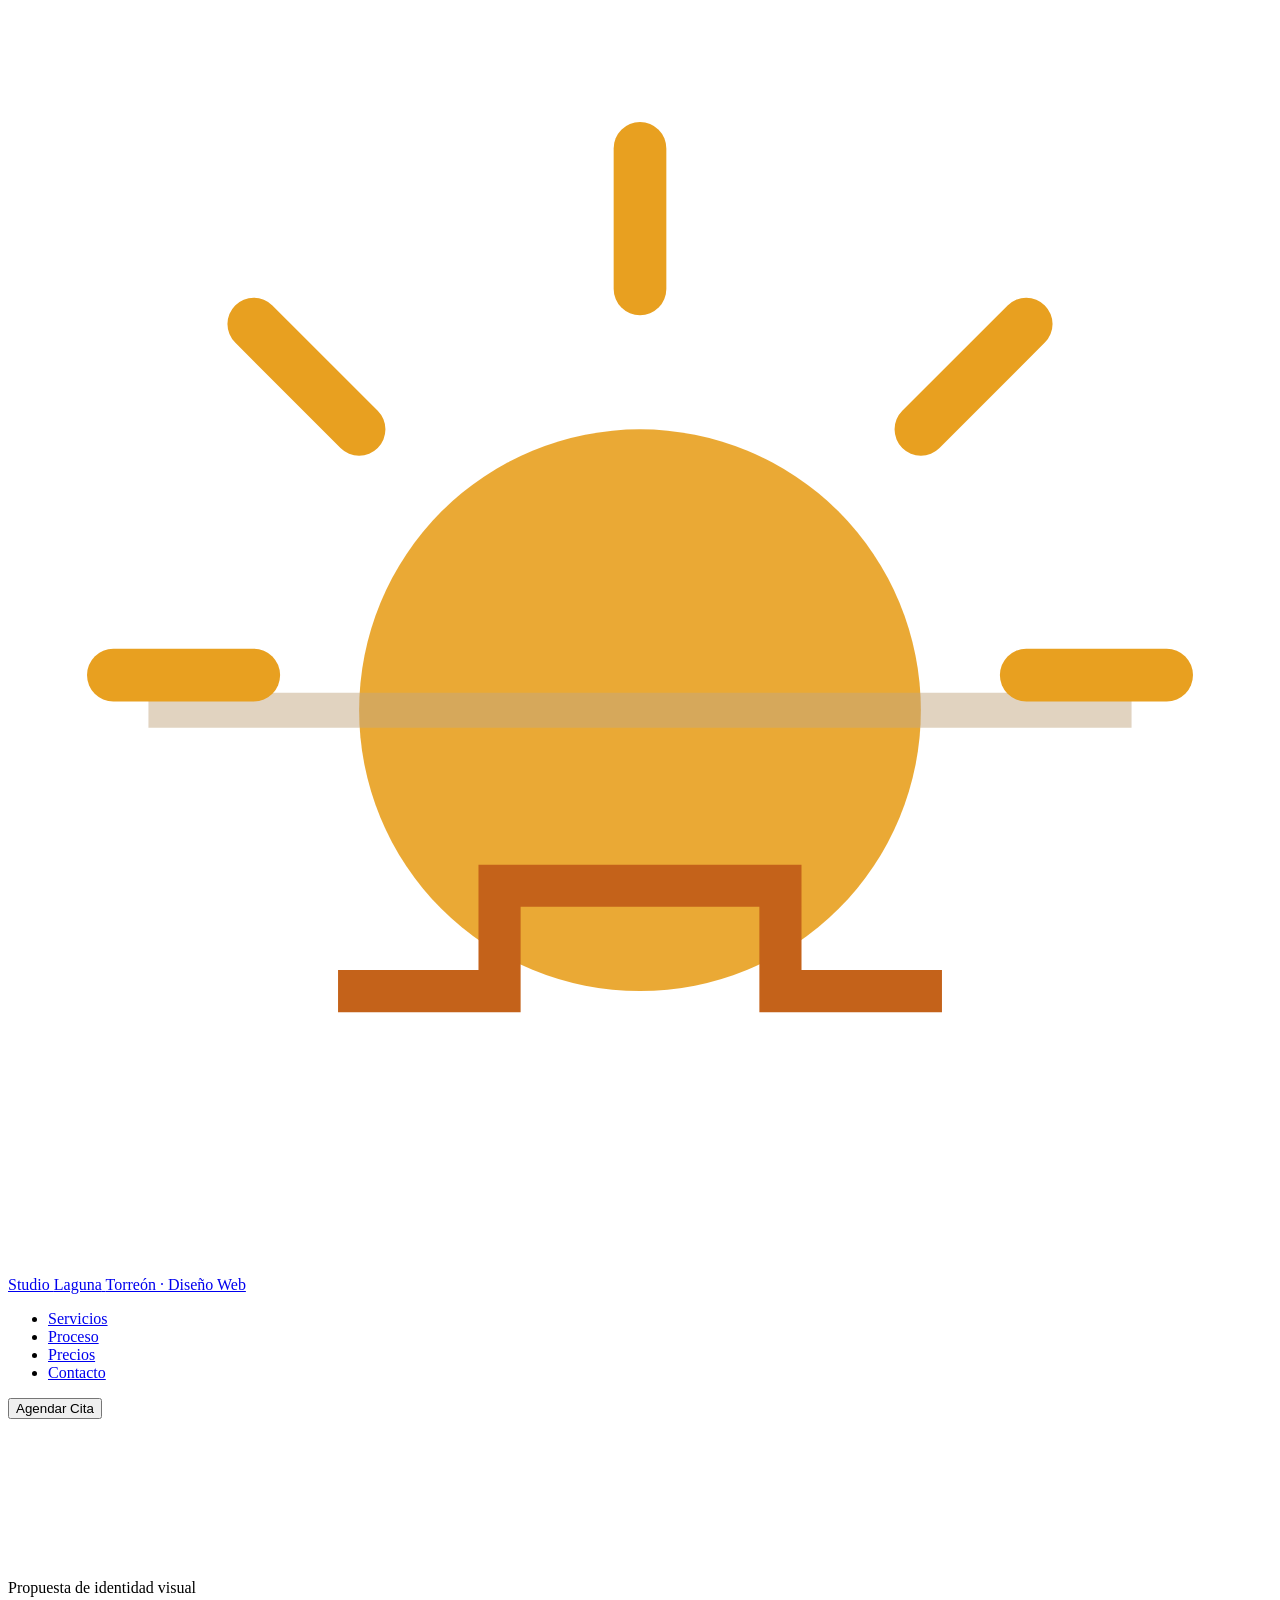
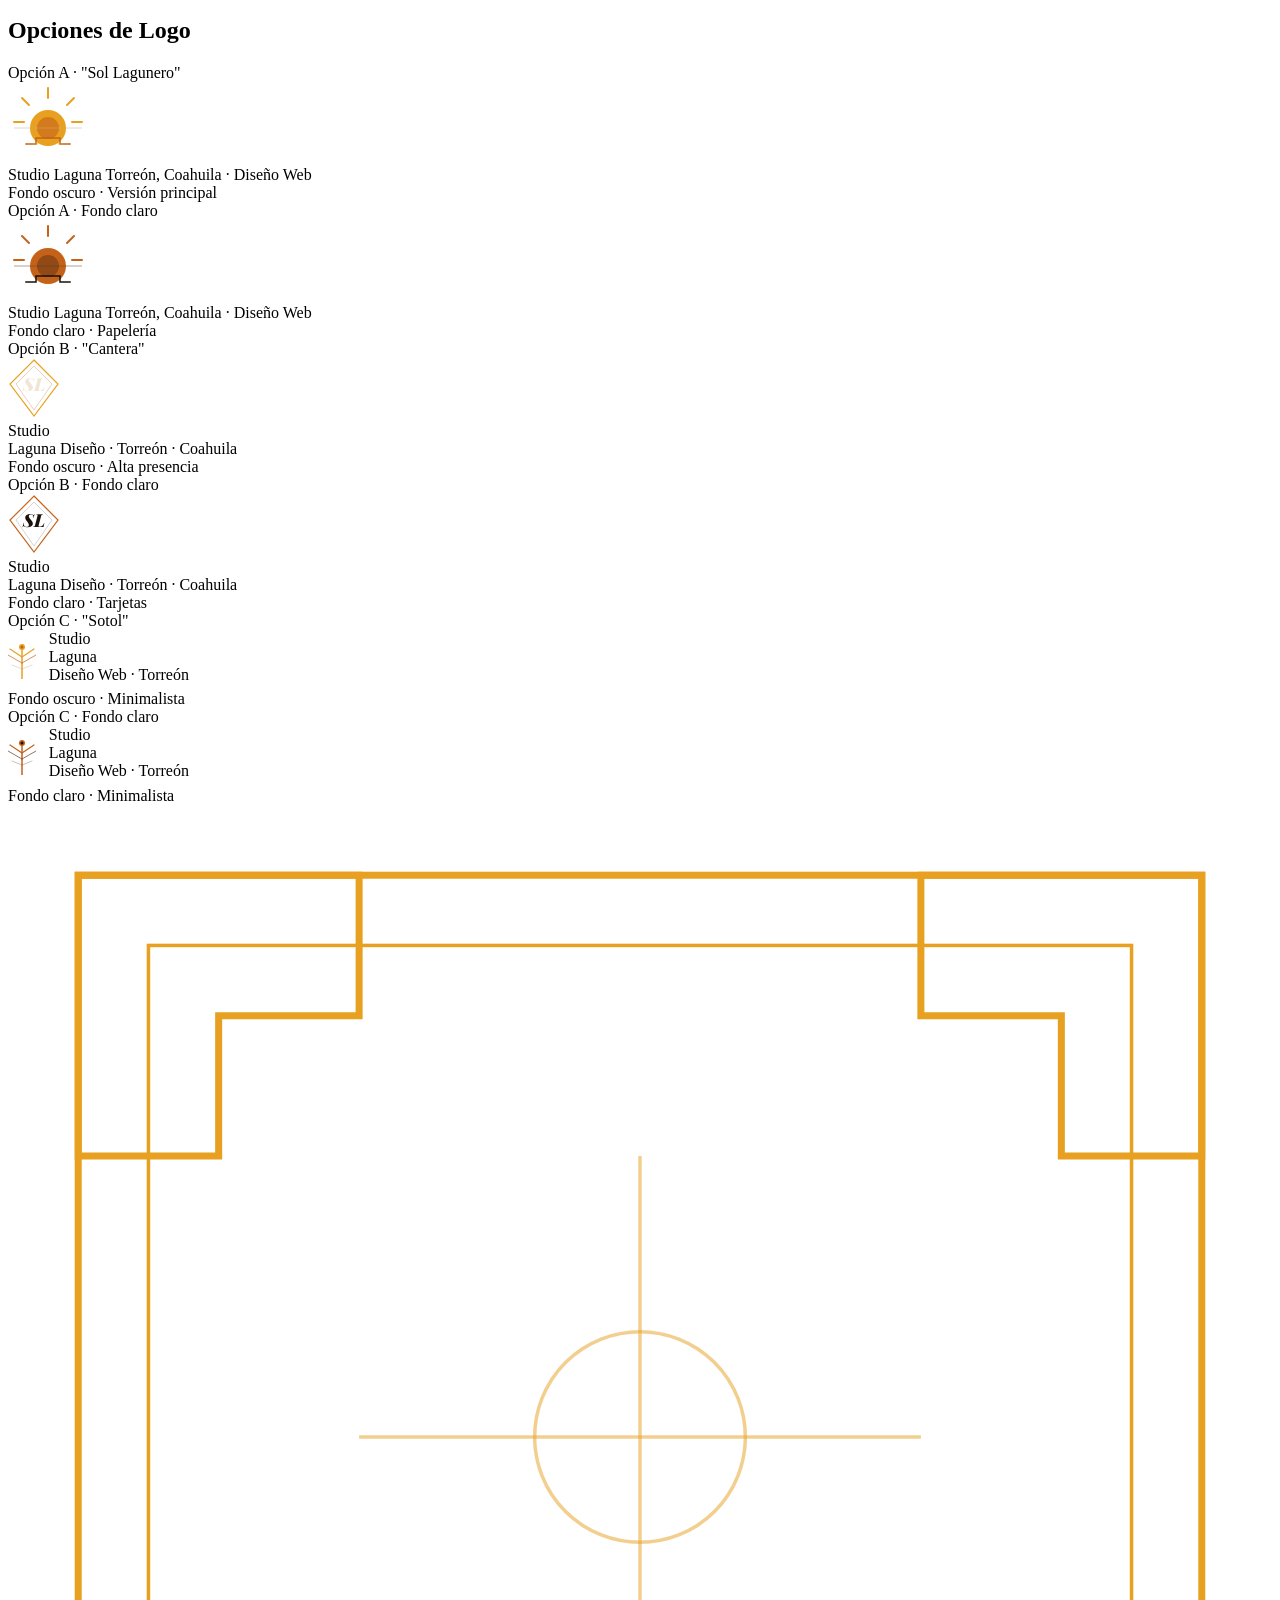
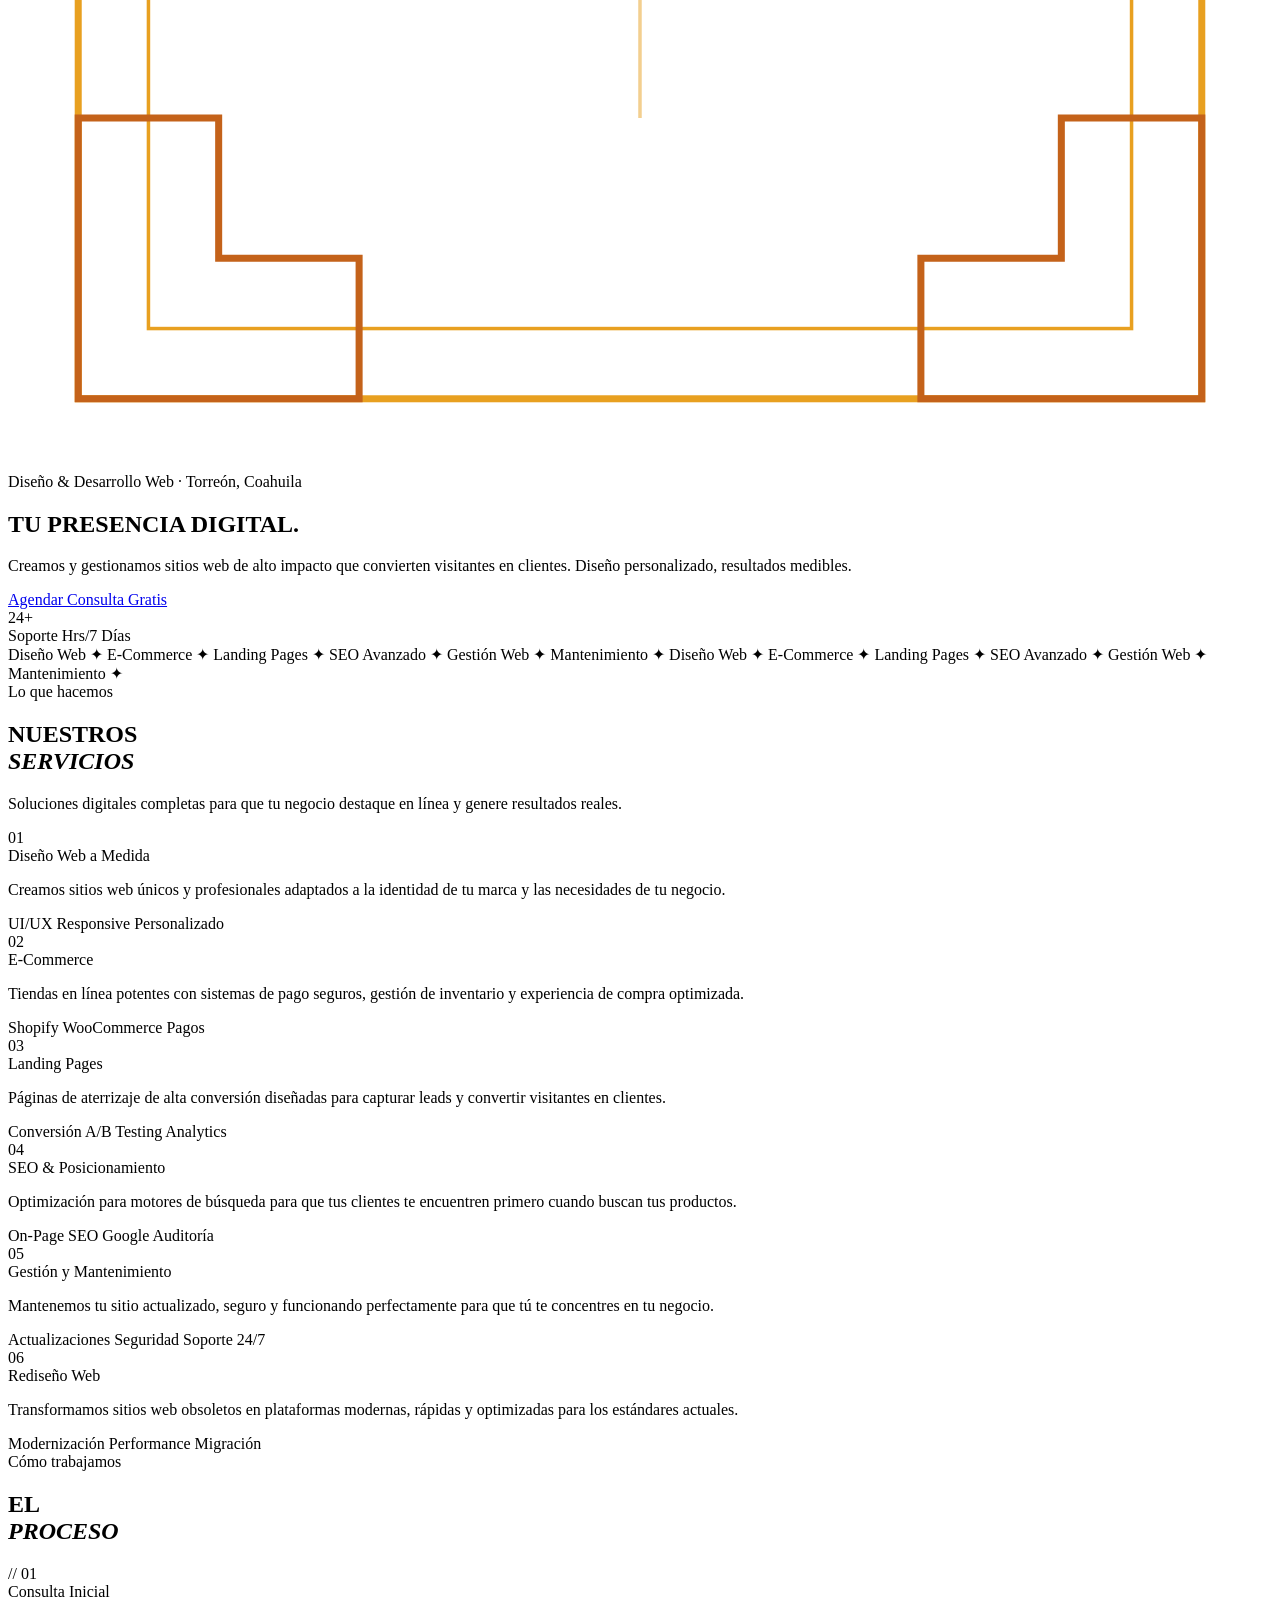
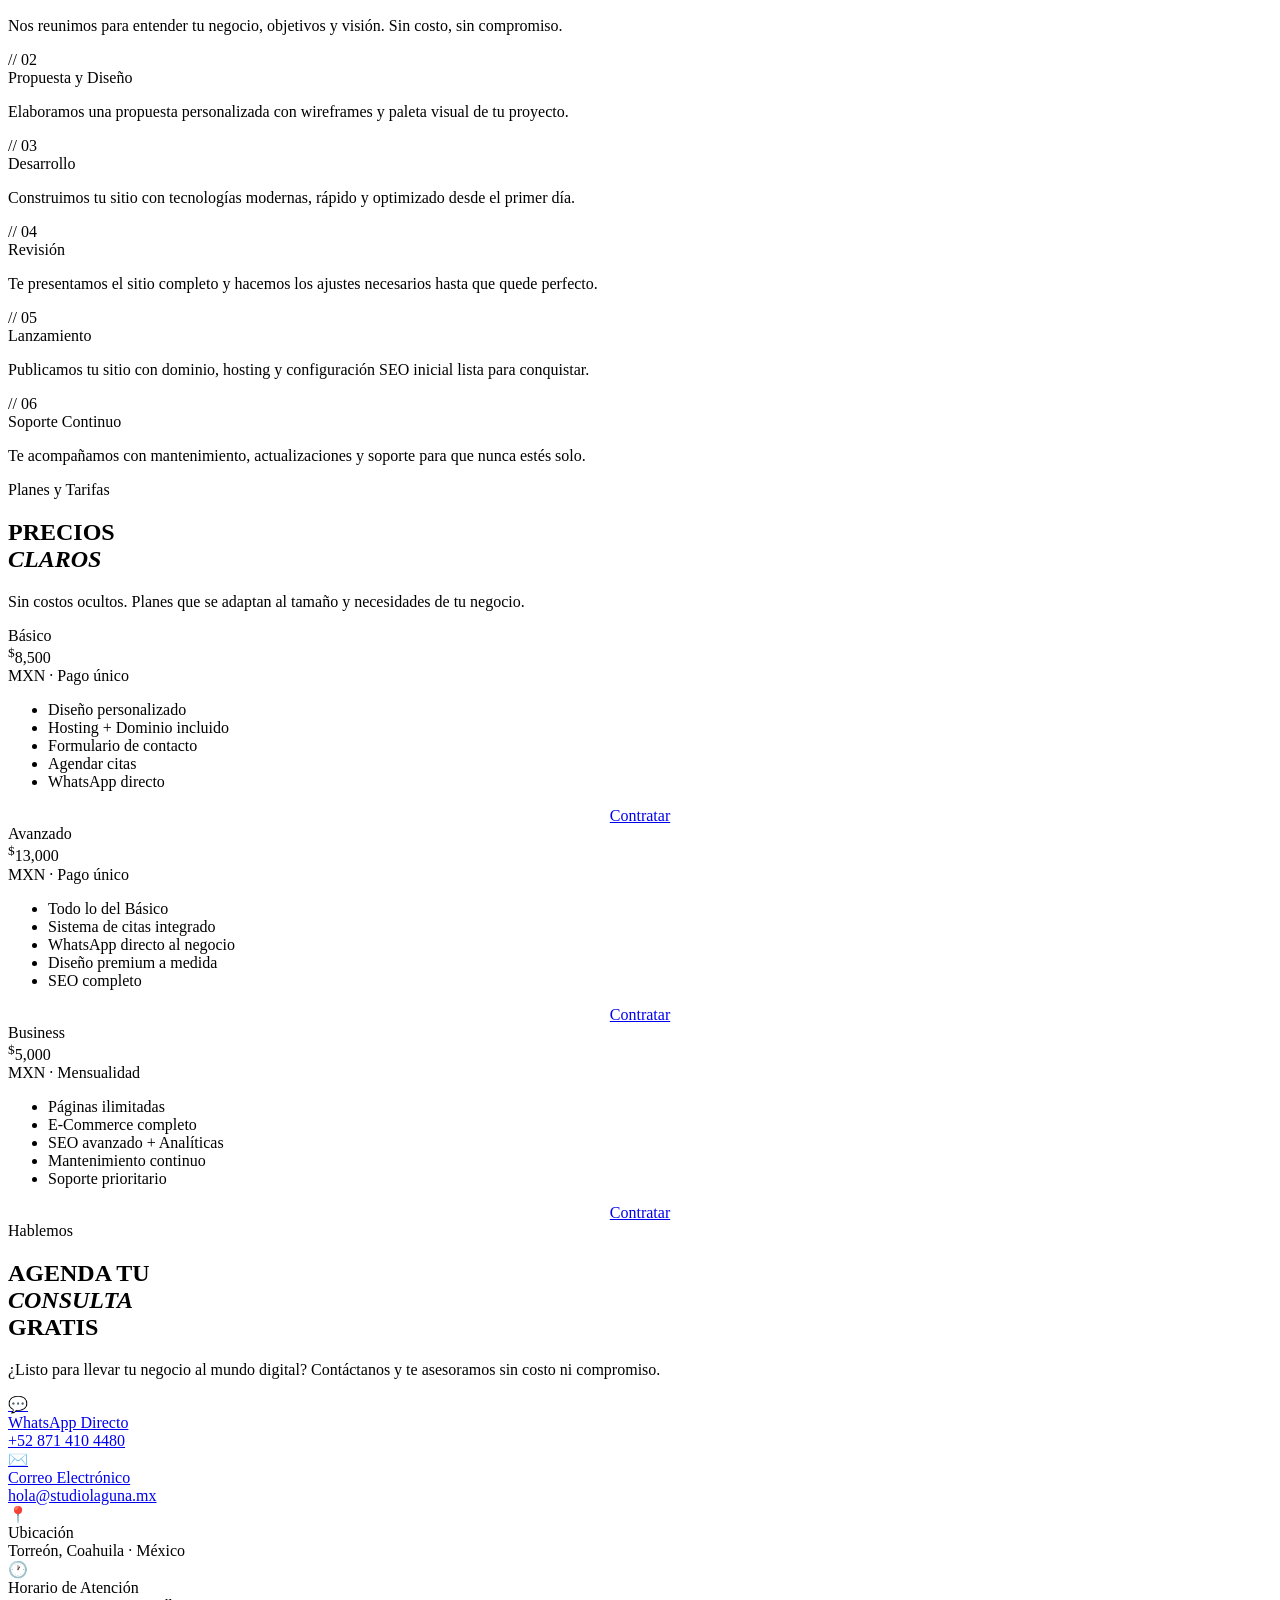
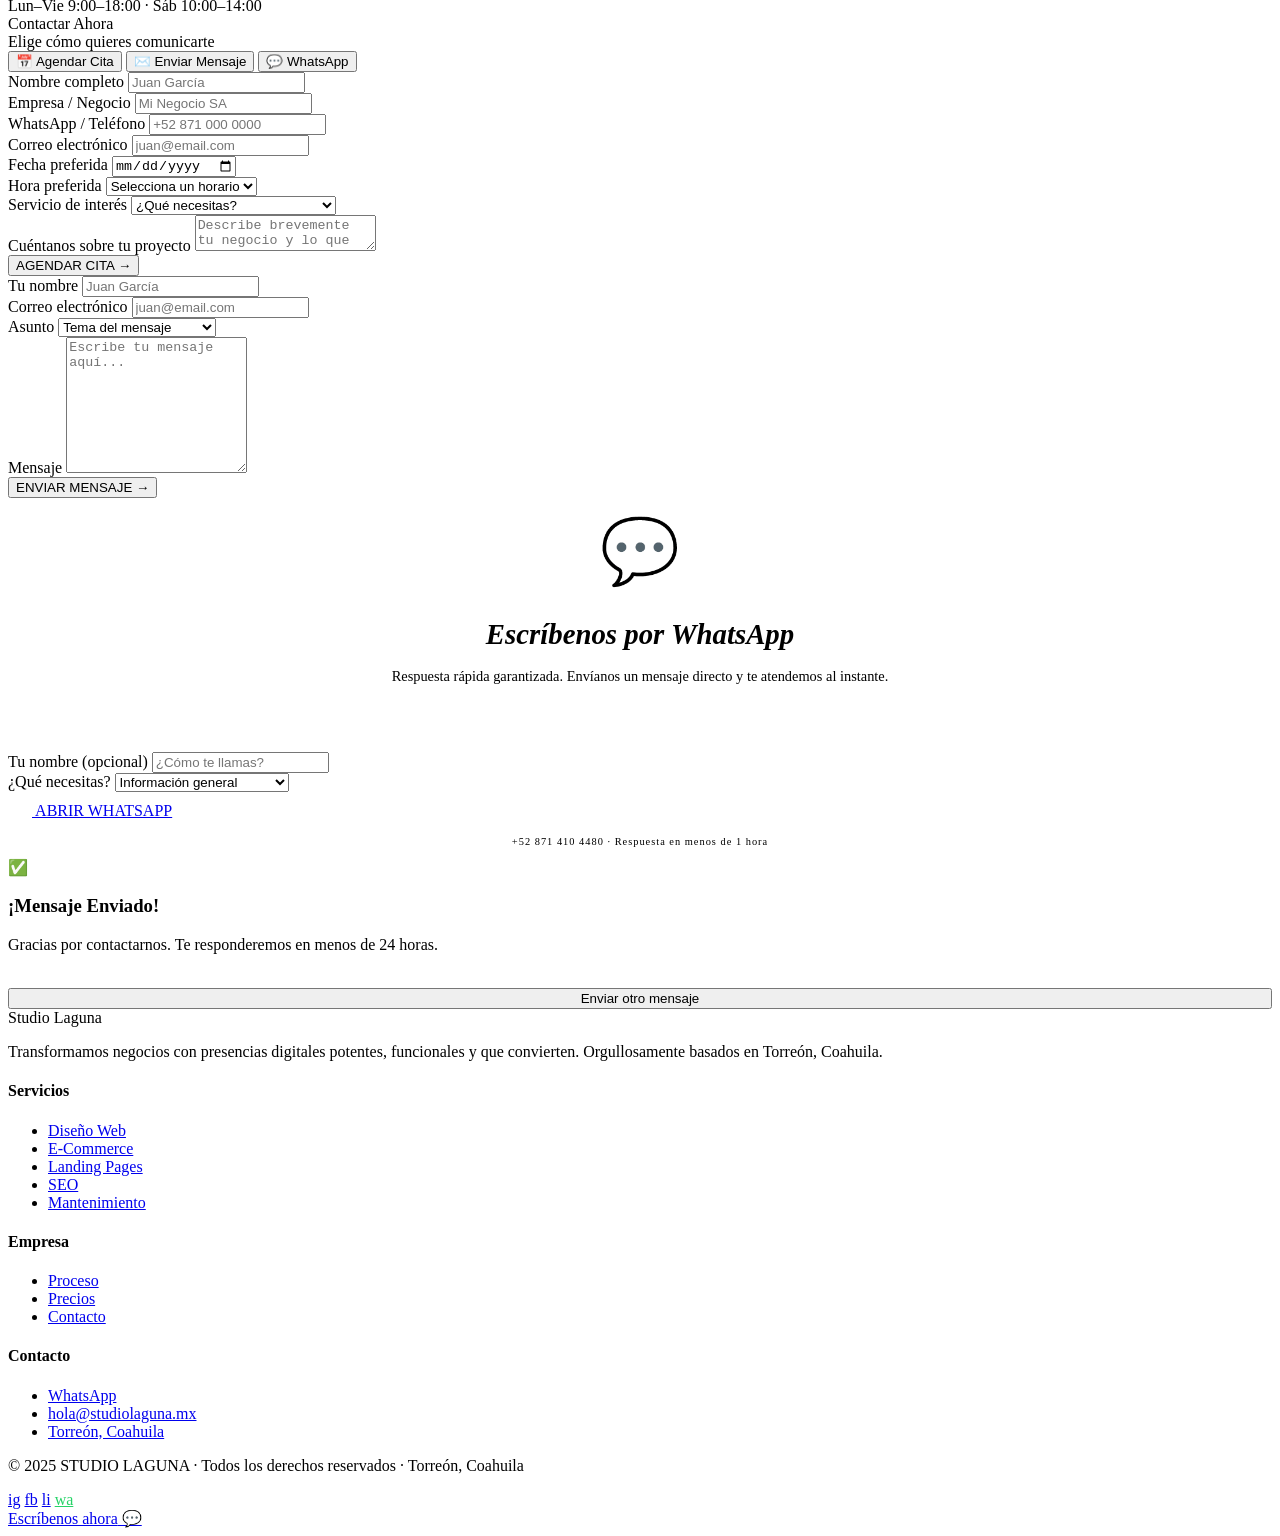
==== studio_laguna.html @ c837bc69 "Add files via upload" ====
<!DOCTYPE html>
<html lang="es">
<head>
  <meta charset="UTF-8" />
  <meta name="viewport" content="width=device-width, initial-scale=1.0" />
  <title>STUDIO LAGUNA — Diseño & Gestión Web · Torreón</title>
  <link href="https://fonts.googleapis.com/css2?family=Playfair+Display:wght@700;900&family=Barlow+Condensed:wght@300;400;600;700&family=Space+Mono:wght@400;700&display=swap" rel="stylesheet">
  
</head>
<body>

  <!-- Cursor -->
  <div class="cursor" id="cursor"></div>
  <div class="cursor-ring" id="cursorRing"></div>

  <!-- NAV -->
  <nav>
    <a href="#" class="nav-logo">
      <!-- Logo A (compact) in nav -->
      <div class="logo-mark">
        <svg viewBox="0 0 36 36" fill="none" xmlns="http://www.w3.org/2000/svg">
          <!-- Sol Lagunero mark: rising sun over horizon line -->
          <circle cx="18" cy="20" r="8" fill="#e8a020" opacity="0.9"/>
          <line x1="4" y1="20" x2="32" y2="20" stroke="#c4a882" stroke-width="1" opacity="0.5"/>
          <!-- Rays -->
          <line x1="18" y1="4" x2="18" y2="8" stroke="#e8a020" stroke-width="1.5" stroke-linecap="round"/>
          <line x1="7" y1="9" x2="10" y2="12" stroke="#e8a020" stroke-width="1.5" stroke-linecap="round"/>
          <line x1="29" y1="9" x2="26" y2="12" stroke="#e8a020" stroke-width="1.5" stroke-linecap="round"/>
          <line x1="3" y1="19" x2="7" y2="19" stroke="#e8a020" stroke-width="1.5" stroke-linecap="round"/>
          <line x1="33" y1="19" x2="29" y2="19" stroke="#e8a020" stroke-width="1.5" stroke-linecap="round"/>
          <!-- Geometric step base (Mesoamerican) -->
          <path d="M10 28h4v-3h8v3h4" stroke="#c4621a" stroke-width="1.2" fill="none" stroke-linecap="square"/>
        </svg>
      </div>
      <div class="logo-text-wrap">
        <span class="logo-main">Studio <span style="color:var(--sol)">Laguna</span></span>
        <span class="logo-sub">Torreón · Diseño Web</span>
      </div>
    </a>
    <ul class="nav-links">
      <li><a href="#servicios">Servicios</a></li>
      <li><a href="#proceso">Proceso</a></li>
      <li><a href="#precios">Precios</a></li>
      <li><a href="#contacto">Contacto</a></li>
    </ul>
    <button class="nav-cta" onclick="document.getElementById('contacto').scrollIntoView({behavior:'smooth'})">Agendar Cita</button>
  </nav>

  <!-- ════════════ LOGO OPTIONS SHOWCASE ════════════ -->
  <div class="logo-showcase" style="padding-top:9rem;" id="logos">
    <div class="logo-showcase-header">
      <p>Propuesta de identidad visual</p>
      <h2>Opciones de Logo</h2>
    </div>
    <div class="logo-options">

      <!-- OPTION A: Sol Lagunero — dark bg -->
      <div class="logo-option">
        <span class="option-name">Opción A · "Sol Lagunero"</span>
        <div class="logo-a">
          <div class="logo-a-mark">
            <svg width="80" height="80" viewBox="0 0 80 80" fill="none" xmlns="http://www.w3.org/2000/svg">
              <!-- Main sun circle -->
              <circle cx="40" cy="46" r="18" fill="#e8a020"/>
              <!-- Inner circle -->
              <circle cx="40" cy="46" r="11" fill="#c4621a" opacity="0.6"/>
              <!-- Horizon line -->
              <line x1="6" y1="46" x2="74" y2="46" stroke="#c4a882" stroke-width="0.8" opacity="0.6"/>
              <!-- Rays top -->
              <line x1="40" y1="6" x2="40" y2="16" stroke="#e8a020" stroke-width="2" stroke-linecap="round"/>
              <line x1="14" y1="16" x2="21" y2="23" stroke="#e8a020" stroke-width="2" stroke-linecap="round"/>
              <line x1="66" y1="16" x2="59" y2="23" stroke="#e8a020" stroke-width="2" stroke-linecap="round"/>
              <line x1="6" y1="40" x2="16" y2="40" stroke="#e8a020" stroke-width="2" stroke-linecap="round"/>
              <line x1="74" y1="40" x2="64" y2="40" stroke="#e8a020" stroke-width="2" stroke-linecap="round"/>
              <!-- Mesoamerican step base -->
              <path d="M18 62h10v-6h24v6h10" stroke="#c4621a" stroke-width="1.5" fill="none" stroke-linecap="square" stroke-linejoin="miter"/>
              <path d="M24 62h6v-3h20v3h6" stroke="#e8a020" stroke-width="1" fill="none" stroke-linecap="square" opacity="0.5"/>
            </svg>
          </div>
          <div class="logo-a-text">
            <span class="main">Studio Laguna</span>
            <span class="sub">Torreón, Coahuila · Diseño Web</span>
          </div>
        </div>
        <div class="logo-option-label">Fondo oscuro · Versión principal</div>
      </div>

      <!-- OPTION A: on light background -->
      <div class="logo-option on-light">
        <span class="option-name dark">Opción A · Fondo claro</span>
        <div class="logo-a">
          <div class="logo-a-mark">
            <svg width="80" height="80" viewBox="0 0 80 80" fill="none" xmlns="http://www.w3.org/2000/svg">
              <circle cx="40" cy="46" r="18" fill="#c4621a"/>
              <circle cx="40" cy="46" r="11" fill="#1a110a" opacity="0.3"/>
              <line x1="6" y1="46" x2="74" y2="46" stroke="#5c3d22" stroke-width="0.8" opacity="0.6"/>
              <line x1="40" y1="6" x2="40" y2="16" stroke="#c4621a" stroke-width="2" stroke-linecap="round"/>
              <line x1="14" y1="16" x2="21" y2="23" stroke="#c4621a" stroke-width="2" stroke-linecap="round"/>
              <line x1="66" y1="16" x2="59" y2="23" stroke="#c4621a" stroke-width="2" stroke-linecap="round"/>
              <line x1="6" y1="40" x2="16" y2="40" stroke="#c4621a" stroke-width="2" stroke-linecap="round"/>
              <line x1="74" y1="40" x2="64" y2="40" stroke="#c4621a" stroke-width="2" stroke-linecap="round"/>
              <path d="M18 62h10v-6h24v6h10" stroke="#1a110a" stroke-width="1.5" fill="none" stroke-linecap="square" stroke-linejoin="miter"/>
            </svg>
          </div>
          <div class="logo-a-text">
            <span class="main">Studio Laguna</span>
            <span class="sub">Torreón, Coahuila · Diseño Web</span>
          </div>
        </div>
        <div class="logo-option-label">Fondo claro · Papelería</div>
      </div>

      <!-- OPTION B: Cantera — italic bold serif + diamond mark -->
      <div class="logo-option">
        <span class="option-name">Opción B · "Cantera"</span>
        <div class="logo-b">
          <svg width="52" height="60" viewBox="0 0 52 60" fill="none" xmlns="http://www.w3.org/2000/svg">
            <!-- S monogram with cantera block feel -->
            <!-- Outer diamond frame -->
            <polygon points="26,2 50,26 26,58 2,26" stroke="#e8a020" stroke-width="1.2" fill="none"/>
            <polygon points="26,8 44,26 26,52 8,26" stroke="#c4621a" stroke-width="0.6" fill="none" opacity="0.5"/>
            <!-- SL letterform inside -->
            <text x="26" y="33" text-anchor="middle" font-family="Playfair Display, serif" font-size="18" font-weight="900" font-style="italic" fill="#f0e6d6">SL</text>
          </svg>
          <div class="logo-b-text">
            <span class="main">Studio<br>Laguna</span>
            <span class="sub">Diseño · Torreón · Coahuila</span>
          </div>
        </div>
        <div class="logo-option-label">Fondo oscuro · Alta presencia</div>
      </div>

      <!-- OPTION B on light -->
      <div class="logo-option on-light">
        <span class="option-name dark">Opción B · Fondo claro</span>
        <div class="logo-b">
          <svg width="52" height="60" viewBox="0 0 52 60" fill="none" xmlns="http://www.w3.org/2000/svg">
            <polygon points="26,2 50,26 26,58 2,26" stroke="#c4621a" stroke-width="1.2" fill="none"/>
            <polygon points="26,8 44,26 26,52 8,26" stroke="#1a110a" stroke-width="0.6" fill="none" opacity="0.3"/>
            <text x="26" y="33" text-anchor="middle" font-family="Playfair Display, serif" font-size="18" font-weight="900" font-style="italic" fill="#1a110a">SL</text>
          </svg>
          <div class="logo-b-text">
            <span class="main">Studio<br>Laguna</span>
            <span class="sub">Diseño · Torreón · Coahuila</span>
          </div>
        </div>
        <div class="logo-option-label">Fondo claro · Tarjetas</div>
      </div>

      <!-- OPTION C: Sotol — minimal with rule -->
      <div class="logo-option">
        <span class="option-name">Opción C · "Sotol"</span>
        <div class="logo-c">
          <!-- Sotol plant silhouette icon -->
          <div style="display:flex;align-items:center;gap:0.8rem;margin-bottom:0.4rem;">
            <svg width="28" height="44" viewBox="0 0 28 44" fill="none" xmlns="http://www.w3.org/2000/svg">
              <!-- Sotol/agave plant simplified -->
              <line x1="14" y1="44" x2="14" y2="14" stroke="#e8a020" stroke-width="1.5"/>
              <!-- Spines radiating -->
              <line x1="14" y1="22" x2="2" y2="14" stroke="#e8a020" stroke-width="1.2" stroke-linecap="round"/>
              <line x1="14" y1="22" x2="26" y2="14" stroke="#e8a020" stroke-width="1.2" stroke-linecap="round"/>
              <line x1="14" y1="28" x2="0" y2="20" stroke="#c4621a" stroke-width="1" stroke-linecap="round" opacity="0.7"/>
              <line x1="14" y1="28" x2="28" y2="20" stroke="#c4621a" stroke-width="1" stroke-linecap="round" opacity="0.7"/>
              <line x1="14" y1="34" x2="4" y2="30" stroke="#c4a882" stroke-width="0.8" stroke-linecap="round" opacity="0.5"/>
              <line x1="14" y1="34" x2="24" y2="30" stroke="#c4a882" stroke-width="0.8" stroke-linecap="round" opacity="0.5"/>
              <!-- Top bloom -->
              <circle cx="14" cy="12" r="3" fill="#e8a020"/>
              <circle cx="14" cy="12" r="1.5" fill="#c4621a"/>
            </svg>
            <div class="logo-c">
              <span class="logo-c-main">Studio<br>Laguna</span>
              <div class="logo-c-row">
                <div class="logo-c-line"></div>
                <span class="logo-c-sub">Diseño Web · Torreón</span>
                <div class="logo-c-line"></div>
              </div>
            </div>
          </div>
        </div>
        <div class="logo-option-label">Fondo oscuro · Minimalista</div>
      </div>

      <!-- OPTION C on light -->
      <div class="logo-option on-light">
        <span class="option-name dark">Opción C · Fondo claro</span>
        <div class="logo-c">
          <div style="display:flex;align-items:center;gap:0.8rem;margin-bottom:0.4rem;">
            <svg width="28" height="44" viewBox="0 0 28 44" fill="none" xmlns="http://www.w3.org/2000/svg">
              <line x1="14" y1="44" x2="14" y2="14" stroke="#c4621a" stroke-width="1.5"/>
              <line x1="14" y1="22" x2="2" y2="14" stroke="#c4621a" stroke-width="1.2" stroke-linecap="round"/>
              <line x1="14" y1="22" x2="26" y2="14" stroke="#c4621a" stroke-width="1.2" stroke-linecap="round"/>
              <line x1="14" y1="28" x2="0" y2="20" stroke="#5c3d22" stroke-width="1" stroke-linecap="round" opacity="0.7"/>
              <line x1="14" y1="28" x2="28" y2="20" stroke="#5c3d22" stroke-width="1" stroke-linecap="round" opacity="0.7"/>
              <line x1="14" y1="34" x2="4" y2="30" stroke="#8c6245" stroke-width="0.8" stroke-linecap="round" opacity="0.5"/>
              <line x1="14" y1="34" x2="24" y2="30" stroke="#8c6245" stroke-width="0.8" stroke-linecap="round" opacity="0.5"/>
              <circle cx="14" cy="12" r="3" fill="#c4621a"/>
              <circle cx="14" cy="12" r="1.5" fill="#1a110a"/>
            </svg>
            <div class="logo-c on-light">
              <span class="logo-c-main">Studio<br>Laguna</span>
              <div class="logo-c-row">
                <div class="logo-c-line"></div>
                <span class="logo-c-sub">Diseño Web · Torreón</span>
                <div class="logo-c-line"></div>
              </div>
            </div>
          </div>
        </div>
        <div class="logo-option-label">Fondo claro · Minimalista</div>
      </div>

    </div><!-- end logo-options -->
  </div><!-- end logo-showcase -->

  <!-- ════════════ HERO ════════════ -->
  <section class="hero">
    <!-- Desert ornament SVG -->
    <svg class="hero-ornament" viewBox="0 0 180 180" fill="none" xmlns="http://www.w3.org/2000/svg">
      <!-- Mesoamerican step-fret / greca pattern -->
      <rect x="10" y="10" width="160" height="160" stroke="#e8a020" stroke-width="1" fill="none"/>
      <rect x="20" y="20" width="140" height="140" stroke="#e8a020" stroke-width="0.5" fill="none"/>
      <!-- Step fret top-left -->
      <path d="M10 10 h40 v20 h-20 v20 h-20 z" stroke="#e8a020" stroke-width="1" fill="none"/>
      <!-- Step fret top-right -->
      <path d="M170 10 h-40 v20 h20 v20 h20 z" stroke="#e8a020" stroke-width="1" fill="none"/>
      <!-- Step fret bottom-left -->
      <path d="M10 170 h40 v-20 h-20 v-20 h-20 z" stroke="#c4621a" stroke-width="1" fill="none"/>
      <!-- Step fret bottom-right -->
      <path d="M170 170 h-40 v-20 h20 v-20 h20 z" stroke="#c4621a" stroke-width="1" fill="none"/>
      <!-- Center cross -->
      <line x1="90" y1="50" x2="90" y2="130" stroke="#e8a020" stroke-width="0.5" opacity="0.5"/>
      <line x1="50" y1="90" x2="130" y2="90" stroke="#e8a020" stroke-width="0.5" opacity="0.5"/>
      <circle cx="90" cy="90" r="15" stroke="#e8a020" stroke-width="0.5" fill="none" opacity="0.5"/>
    </svg>

    <div class="hero-glow"></div>
    <div class="hero-glow2"></div>
    <div class="hero-horizon"></div>

    <div class="hero-content">
      <div class="hero-tag">Diseño &amp; Desarrollo Web · Torreón, Coahuila</div>
      <h1>
        TU PRESENCIA
        <span class="line2">DIGITAL.</span>
      </h1>
      <p class="hero-desc">
        Creamos y gestionamos sitios web de alto impacto que convierten visitantes en clientes. Diseño personalizado, resultados medibles.
      </p>
      <div class="hero-actions">
        <a href="#contacto" class="btn-primary">Agendar Consulta Gratis</a>
      </div>
    </div>

    <div class="stats-strip">
      <div class="stat-item">
        <div class="stat-num" data-target="24">0</div>
        <div class="stat-label">Soporte Hrs/7 Días</div>
      </div>
    </div>
  </section>

  <!-- MARQUEE -->
  <div class="marquee-section">
    <div class="marquee-track">
      <span class="marquee-item">Diseño Web <span class="marquee-dot">✦</span></span>
      <span class="marquee-item">E-Commerce <span class="marquee-dot">✦</span></span>
      <span class="marquee-item">Landing Pages <span class="marquee-dot">✦</span></span>
      <span class="marquee-item">SEO Avanzado <span class="marquee-dot">✦</span></span>
      <span class="marquee-item">Gestión Web <span class="marquee-dot">✦</span></span>
      <span class="marquee-item">Mantenimiento <span class="marquee-dot">✦</span></span>
      <span class="marquee-item">Diseño Web <span class="marquee-dot">✦</span></span>
      <span class="marquee-item">E-Commerce <span class="marquee-dot">✦</span></span>
      <span class="marquee-item">Landing Pages <span class="marquee-dot">✦</span></span>
      <span class="marquee-item">SEO Avanzado <span class="marquee-dot">✦</span></span>
      <span class="marquee-item">Gestión Web <span class="marquee-dot">✦</span></span>
      <span class="marquee-item">Mantenimiento <span class="marquee-dot">✦</span></span>
    </div>
  </div>

  <!-- SERVICES -->
  <section class="section" id="servicios">
    <div class="section-header reveal">
      <div>
        <div class="section-tag">Lo que hacemos</div>
        <h2 class="section-title">NUESTROS<br><em>SERVICIOS</em></h2>
      </div>
      <p class="section-desc">Soluciones digitales completas para que tu negocio destaque en línea y genere resultados reales.</p>
    </div>
    <div class="services-grid reveal">
      <div class="service-card">
        <div class="service-num">01</div>
        <div class="service-name">Diseño Web a Medida</div>
        <p class="service-desc">Creamos sitios web únicos y profesionales adaptados a la identidad de tu marca y las necesidades de tu negocio.</p>
        <div class="service-tags">
          <span class="tag">UI/UX</span>
          <span class="tag">Responsive</span>
          <span class="tag">Personalizado</span>
        </div>
      </div>
      <div class="service-card">
        <div class="service-num">02</div>
        <div class="service-name">E-Commerce</div>
        <p class="service-desc">Tiendas en línea potentes con sistemas de pago seguros, gestión de inventario y experiencia de compra optimizada.</p>
        <div class="service-tags">
          <span class="tag">Shopify</span>
          <span class="tag">WooCommerce</span>
          <span class="tag">Pagos</span>
        </div>
      </div>
      <div class="service-card">
        <div class="service-num">03</div>
        <div class="service-name">Landing Pages</div>
        <p class="service-desc">Páginas de aterrizaje de alta conversión diseñadas para capturar leads y convertir visitantes en clientes.</p>
        <div class="service-tags">
          <span class="tag">Conversión</span>
          <span class="tag">A/B Testing</span>
          <span class="tag">Analytics</span>
        </div>
      </div>
      <div class="service-card">
        <div class="service-num">04</div>
        <div class="service-name">SEO &amp; Posicionamiento</div>
        <p class="service-desc">Optimización para motores de búsqueda para que tus clientes te encuentren primero cuando buscan tus productos.</p>
        <div class="service-tags">
          <span class="tag">On-Page SEO</span>
          <span class="tag">Google</span>
          <span class="tag">Auditoría</span>
        </div>
      </div>
      <div class="service-card">
        <div class="service-num">05</div>
        <div class="service-name">Gestión y Mantenimiento</div>
        <p class="service-desc">Mantenemos tu sitio actualizado, seguro y funcionando perfectamente para que tú te concentres en tu negocio.</p>
        <div class="service-tags">
          <span class="tag">Actualizaciones</span>
          <span class="tag">Seguridad</span>
          <span class="tag">Soporte 24/7</span>
        </div>
      </div>
      <div class="service-card">
        <div class="service-num">06</div>
        <div class="service-name">Rediseño Web</div>
        <p class="service-desc">Transformamos sitios web obsoletos en plataformas modernas, rápidas y optimizadas para los estándares actuales.</p>
        <div class="service-tags">
          <span class="tag">Modernización</span>
          <span class="tag">Performance</span>
          <span class="tag">Migración</span>
        </div>
      </div>
    </div>
  </section>

  <!-- PROCESO -->
  <section class="section process-section" id="proceso">
    <div class="section-header reveal">
      <div>
        <div class="section-tag">Cómo trabajamos</div>
        <h2 class="section-title">EL<br><em>PROCESO</em></h2>
      </div>
    </div>
    <div class="process-steps reveal">
      <div class="step">
        <div class="step-dot"></div>
        <div class="step-num">// 01</div>
        <div class="step-title">Consulta Inicial</div>
        <p class="step-desc">Nos reunimos para entender tu negocio, objetivos y visión. Sin costo, sin compromiso.</p>
      </div>
      <div class="step">
        <div class="step-dot" style="background:var(--cobre); box-shadow: 0 0 20px rgba(196,98,26,0.6)"></div>
        <div class="step-num">// 02</div>
        <div class="step-title">Propuesta y Diseño</div>
        <p class="step-desc">Elaboramos una propuesta personalizada con wireframes y paleta visual de tu proyecto.</p>
      </div>
      <div class="step">
        <div class="step-dot" style="background:var(--mezcal); box-shadow: 0 0 20px rgba(107,140,66,0.6)"></div>
        <div class="step-num">// 03</div>
        <div class="step-title">Desarrollo</div>
        <p class="step-desc">Construimos tu sitio con tecnologías modernas, rápido y optimizado desde el primer día.</p>
      </div>
      <div class="step">
        <div class="step-dot"></div>
        <div class="step-num">// 04</div>
        <div class="step-title">Revisión</div>
        <p class="step-desc">Te presentamos el sitio completo y hacemos los ajustes necesarios hasta que quede perfecto.</p>
      </div>
      <div class="step">
        <div class="step-dot" style="background:var(--cobre); box-shadow: 0 0 20px rgba(196,98,26,0.6)"></div>
        <div class="step-num">// 05</div>
        <div class="step-title">Lanzamiento</div>
        <p class="step-desc">Publicamos tu sitio con dominio, hosting y configuración SEO inicial lista para conquistar.</p>
      </div>
      <div class="step">
        <div class="step-dot" style="background:var(--mezcal); box-shadow: 0 0 20px rgba(107,140,66,0.6)"></div>
        <div class="step-num">// 06</div>
        <div class="step-title">Soporte Continuo</div>
        <p class="step-desc">Te acompañamos con mantenimiento, actualizaciones y soporte para que nunca estés solo.</p>
      </div>
    </div>
  </section>

  <!-- PRICING -->
  <section class="section" id="precios" style="background: var(--bg2);">
    <div class="section-header reveal">
      <div>
        <div class="section-tag">Planes y Tarifas</div>
        <h2 class="section-title">PRECIOS<br><em>CLAROS</em></h2>
      </div>
      <p class="section-desc">Sin costos ocultos. Planes que se adaptan al tamaño y necesidades de tu negocio.</p>
    </div>
    <div class="pricing-grid reveal">
      <div class="price-card">
        <div class="price-plan">Básico</div>
        <div class="price-amount"><sup>$</sup>8,500</div>
        <div class="price-period">MXN · Pago único</div>
        <ul class="price-features">
          <li class="included">Diseño personalizado</li>
          <li class="included">Hosting + Dominio incluido</li>
          <li class="included">Formulario de contacto</li>
          <li>Agendar citas</li>
          <li>WhatsApp directo</li>
        </ul>
        <a href="#contacto" class="btn-outline" style="display:block; text-align:center;">Contratar</a>
      </div>
      <div class="price-card featured">
        <div class="price-plan">Avanzado</div>
        <div class="price-amount"><sup>$</sup>13,000</div>
        <div class="price-period">MXN · Pago único</div>
        <ul class="price-features">
          <li class="included">Todo lo del Básico</li>
          <li class="included">Sistema de citas integrado</li>
          <li class="included">WhatsApp directo al negocio</li>
          <li class="included">Diseño premium a medida</li>
          <li class="included">SEO completo</li>
        </ul>
        <a href="#contacto" class="btn-primary" style="display:block; text-align:center;">Contratar</a>
      </div>
      <div class="price-card">
        <div class="price-plan">Business</div>
        <div class="price-amount"><sup>$</sup>5,000</div>
        <div class="price-period">MXN · Mensualidad</div>
        <ul class="price-features">
          <li class="included">Páginas ilimitadas</li>
          <li class="included">E-Commerce completo</li>
          <li class="included">SEO avanzado + Analíticas</li>
          <li class="included">Mantenimiento continuo</li>
          <li class="included">Soporte prioritario</li>
        </ul>
        <a href="#contacto" class="btn-outline" style="display:block; text-align:center;">Contratar</a>
      </div>
    </div>
  </section>

  <!-- CONTACT -->
  <section class="section contact-section" id="contacto">
    <div class="contact-grid">
      <div class="contact-info reveal">
        <div class="section-tag">Hablemos</div>
        <h2>AGENDA TU<br><em>CONSULTA</em><br>GRATIS</h2>
        <p>¿Listo para llevar tu negocio al mundo digital? Contáctanos y te asesoramos sin costo ni compromiso.</p>
        <div class="contact-methods">
          <a href="https://wa.me/528714104480?text=Hola!%20Me%20interesa%20información%20sobre%20sus%20servicios%20de%20diseño%20web" target="_blank" class="contact-method">
            <div class="method-icon">💬</div>
            <div class="method-info">
              <div class="method-label">WhatsApp Directo</div>
              <div class="method-value">+52 871 410 4480</div>
            </div>
          </a>
          <a href="mailto:hola@studiolaguna.mx" class="contact-method">
            <div class="method-icon">✉️</div>
            <div class="method-info">
              <div class="method-label">Correo Electrónico</div>
              <div class="method-value">hola@studiolaguna.mx</div>
            </div>
          </a>
          <div class="contact-method" style="cursor:default;">
            <div class="method-icon">📍</div>
            <div class="method-info">
              <div class="method-label">Ubicación</div>
              <div class="method-value">Torreón, Coahuila · México</div>
            </div>
          </div>
          <div class="contact-method" style="cursor:default;">
            <div class="method-icon">🕐</div>
            <div class="method-info">
              <div class="method-label">Horario de Atención</div>
              <div class="method-value">Lun–Vie 9:00–18:00 · Sáb 10:00–14:00</div>
            </div>
          </div>
        </div>
      </div>

      <div class="form-container reveal">
        <div id="formWrapper">
          <div class="form-title">Contactar Ahora</div>
          <div class="form-subtitle">Elige cómo quieres comunicarte</div>
          <div class="form-tabs">
            <button class="form-tab active" onclick="switchTab('cita', this)">📅 Agendar Cita</button>
            <button class="form-tab" onclick="switchTab('mensaje', this)">✉️ Enviar Mensaje</button>
            <button class="form-tab" onclick="switchTab('whatsapp', this)">💬 WhatsApp</button>
          </div>

          <!-- CITA -->
          <div class="tab-content active" id="tab-cita">
            <div class="form-row">
              <div class="form-group">
                <label for="nombre-cita">Nombre completo</label>
                <input type="text" id="nombre-cita" placeholder="Juan García" />
              </div>
              <div class="form-group">
                <label for="empresa">Empresa / Negocio</label>
                <input type="text" id="empresa" placeholder="Mi Negocio SA" />
              </div>
            </div>
            <div class="form-row">
              <div class="form-group">
                <label for="tel-cita">WhatsApp / Teléfono</label>
                <input type="tel" id="tel-cita" placeholder="+52 871 000 0000" />
              </div>
              <div class="form-group">
                <label for="email-cita">Correo electrónico</label>
                <input type="email" id="email-cita" placeholder="juan@email.com" />
              </div>
            </div>
            <div class="form-row">
              <div class="form-group">
                <label for="fecha">Fecha preferida</label>
                <input type="date" id="fecha" />
              </div>
              <div class="form-group">
                <label for="hora">Hora preferida</label>
                <select id="hora">
                  <option value="">Selecciona un horario</option>
                  <option>09:00 - 10:00</option>
                  <option>10:00 - 11:00</option>
                  <option>11:00 - 12:00</option>
                  <option>12:00 - 13:00</option>
                  <option>14:00 - 15:00</option>
                  <option>15:00 - 16:00</option>
                  <option>16:00 - 17:00</option>
                  <option>17:00 - 18:00</option>
                </select>
              </div>
            </div>
            <div class="form-group">
              <label for="servicio">Servicio de interés</label>
              <select id="servicio">
                <option value="">¿Qué necesitas?</option>
                <option>Diseño web desde cero</option>
                <option>Tienda en línea (E-Commerce)</option>
                <option>Landing Page</option>
                <option>Rediseño de sitio existente</option>
                <option>SEO y posicionamiento</option>
                <option>Mantenimiento web</option>
                <option>No estoy seguro aún</option>
              </select>
            </div>
            <div class="form-group">
              <label for="notas-cita">Cuéntanos sobre tu proyecto</label>
              <textarea id="notas-cita" placeholder="Describe brevemente tu negocio y lo que buscas..."></textarea>
            </div>
            <button class="btn-submit" onclick="submitForm('cita')">AGENDAR CITA →</button>
          </div>

          <!-- MENSAJE -->
          <div class="tab-content" id="tab-mensaje">
            <div class="form-row">
              <div class="form-group">
                <label for="nombre-msg">Tu nombre</label>
                <input type="text" id="nombre-msg" placeholder="Juan García" />
              </div>
              <div class="form-group">
                <label for="email-msg">Correo electrónico</label>
                <input type="email" id="email-msg" placeholder="juan@email.com" />
              </div>
            </div>
            <div class="form-group">
              <label for="asunto">Asunto</label>
              <select id="asunto">
                <option value="">Tema del mensaje</option>
                <option>Cotización de proyecto</option>
                <option>Información de planes</option>
                <option>Soporte técnico</option>
                <option>Asociación o alianza</option>
                <option>Otro</option>
              </select>
            </div>
            <div class="form-group">
              <label for="mensaje">Mensaje</label>
              <textarea id="mensaje" style="min-height:130px;" placeholder="Escribe tu mensaje aquí..."></textarea>
            </div>
            <button class="btn-submit" onclick="submitForm('mensaje')">ENVIAR MENSAJE →</button>
          </div>

          <!-- WHATSAPP -->
          <div class="tab-content" id="tab-whatsapp">
            <div style="text-align:center; padding: 1rem 0 2rem;">
              <div style="font-size:4rem; margin-bottom:1rem;">💬</div>
              <h3 style="font-family:var(--font-display); font-size:1.8rem; font-style:italic; margin-bottom:0.5rem;">Escríbenos por WhatsApp</h3>
              <p style="color:var(--muted); font-size:0.9rem; margin-bottom:2rem; line-height:1.6;">
                Respuesta rápida garantizada. Envíanos un mensaje directo y te atendemos al instante.
              </p>
            </div>
            <div class="form-group">
              <label for="wa-nombre">Tu nombre (opcional)</label>
              <input type="text" id="wa-nombre" placeholder="¿Cómo te llamas?" />
            </div>
            <div class="form-group">
              <label for="wa-interes">¿Qué necesitas?</label>
              <select id="wa-interes">
                <option value="información sobre sus servicios">Información general</option>
                <option value="cotización para diseño web">Cotización de diseño web</option>
                <option value="cotización para tienda en línea">Tienda en línea</option>
                <option value="cotización para landing page">Landing Page</option>
                <option value="mantenimiento de mi sitio web">Mantenimiento web</option>
                <option value="agendar una consulta gratuita">Agendar consulta</option>
              </select>
            </div>
            <a id="btn-wa" href="#" target="_blank" class="btn-whatsapp" onclick="openWhatsApp(event)">
              <svg width="24" height="24" viewBox="0 0 24 24" fill="white"><path d="M17.472 14.382c-.297-.149-1.758-.867-2.03-.967-.273-.099-.471-.148-.67.15-.197.297-.767.966-.94 1.164-.173.199-.347.223-.644.075-.297-.15-1.255-.463-2.39-1.475-.883-.788-1.48-1.761-1.653-2.059-.173-.297-.018-.458.13-.606.134-.133.298-.347.446-.52.149-.174.198-.298.298-.497.099-.198.05-.371-.025-.52-.075-.149-.669-1.612-.916-2.207-.242-.579-.487-.5-.669-.51-.173-.008-.371-.01-.57-.01-.198 0-.52.074-.792.372-.272.297-1.04 1.016-1.04 2.479 0 1.462 1.065 2.875 1.213 3.074.149.198 2.096 3.2 5.077 4.487.709.306 1.262.489 1.694.625.712.227 1.36.195 1.871.118.571-.085 1.758-.719 2.006-1.413.248-.694.248-1.289.173-1.413-.074-.124-.272-.198-.57-.347m-5.421 7.403h-.004a9.87 9.87 0 01-5.031-1.378l-.361-.214-3.741.982.998-3.648-.235-.374a9.86 9.86 0 01-1.51-5.26c.001-5.45 4.436-9.884 9.888-9.884 2.64 0 5.122 1.03 6.988 2.898a9.825 9.825 0 012.893 6.994c-.003 5.45-4.437 9.884-9.885 9.884m8.413-18.297A11.815 11.815 0 0012.05 0C5.495 0 .16 5.335.157 11.892c0 2.096.547 4.142 1.588 5.945L.057 24l6.305-1.654a11.882 11.882 0 005.683 1.448h.005c6.554 0 11.89-5.335 11.893-11.893a11.821 11.821 0 00-3.48-8.413Z"/></svg>
              ABRIR WHATSAPP
            </a>
            <p style="text-align:center; font-family:var(--font-mono); font-size:0.65rem; color:var(--muted); margin-top:1rem; letter-spacing:1px;">
              +52 871 410 4480 · Respuesta en menos de 1 hora
            </p>
          </div>
        </div>

        <div class="success-msg" id="successMsg">
          <div class="success-icon">✅</div>
          <h3>¡Mensaje Enviado!</h3>
          <p>Gracias por contactarnos. Te responderemos en menos de 24 horas.</p>
          <br>
          <button class="btn-outline" onclick="resetForm()" style="width:100%;">Enviar otro mensaje</button>
        </div>
      </div>
    </div>
  </section>

  <!-- FOOTER -->
  <footer>
    <div class="footer-grid">
      <div class="footer-brand">
        <div class="brand-name">Studio <span>Laguna</span></div>
        <p>Transformamos negocios con presencias digitales potentes, funcionales y que convierten. Orgullosamente basados en Torreón, Coahuila.</p>
      </div>
      <div class="footer-col">
        <h4>Servicios</h4>
        <ul>
          <li><a href="#servicios">Diseño Web</a></li>
          <li><a href="#servicios">E-Commerce</a></li>
          <li><a href="#servicios">Landing Pages</a></li>
          <li><a href="#servicios">SEO</a></li>
          <li><a href="#servicios">Mantenimiento</a></li>
        </ul>
      </div>
      <div class="footer-col">
        <h4>Empresa</h4>
        <ul>
          <li><a href="#proceso">Proceso</a></li>
          <li><a href="#precios">Precios</a></li>
          <li><a href="#contacto">Contacto</a></li>
        </ul>
      </div>
      <div class="footer-col">
        <h4>Contacto</h4>
        <ul>
          <li><a href="https://wa.me/528714104480" target="_blank">WhatsApp</a></li>
          <li><a href="mailto:hola@studiolaguna.mx">hola@studiolaguna.mx</a></li>
          <li><a href="#">Torreón, Coahuila</a></li>
        </ul>
      </div>
    </div>
    <div class="footer-bottom">
      <p>© 2025 STUDIO LAGUNA · Todos los derechos reservados · Torreón, Coahuila</p>
      <div class="social-links">
        <a href="#" class="social-link">ig</a>
        <a href="#" class="social-link">fb</a>
        <a href="#" class="social-link">li</a>
        <a href="https://wa.me/528714104480" target="_blank" class="social-link" style="border-color:#25D366;color:#25D366;">wa</a>
      </div>
    </div>
  </footer>

  <!-- Floating WhatsApp -->
  <a href="https://wa.me/528714104480?text=Hola!%20Me%20interesa%20información%20sobre%20sus%20servicios%20de%20diseño%20web"
     target="_blank" class="whatsapp-float">
    <span class="wa-tooltip">Escríbenos ahora</span>
    💬
  </a>

  <script>
/* ── Custom cursor ─────────────────────────────── */
const cursor = document.getElementById('cursor');
const ring   = document.getElementById('cursorRing');
let mx = 0, my = 0, rx = 0, ry = 0;
document.addEventListener('mousemove', e => { mx = e.clientX; my = e.clientY; });
(function animateCursor() {
  cursor.style.left = mx + 'px'; cursor.style.top = my + 'px';
  rx += (mx - rx) * 0.12; ry += (my - ry) * 0.12;
  ring.style.left = rx + 'px'; ring.style.top = ry + 'px';
  requestAnimationFrame(animateCursor);
})();

/* ── Stat counter ──────────────────────────────── */
function animateCounter(el) {
  const target = parseInt(el.dataset.target);
  let count = 0; const step = target / 60;
  const timer = setInterval(() => {
    count += step;
    if (count >= target) { count = target; clearInterval(timer); }
    el.textContent = Math.floor(count) + (el.dataset.target === '95' ? '%' : '+');
  }, 16);
}

/* ── Scroll reveal ─────────────────────────────── */
const reveals  = document.querySelectorAll('.reveal');
const observer = new IntersectionObserver(entries => {
  entries.forEach(e => { if (e.isIntersecting) { e.target.classList.add('visible'); observer.unobserve(e.target); } });
}, { threshold: 0.1 });
reveals.forEach(r => observer.observe(r));

/* ── Stats observer ────────────────────────────── */
const statNums = document.querySelectorAll('.stat-num[data-target]');
const statsObs = new IntersectionObserver(entries => {
  entries.forEach(e => { if (e.isIntersecting) { animateCounter(e.target); statsObs.unobserve(e.target); } });
}, { threshold: 0.5 });
statNums.forEach(n => statsObs.observe(n));

/* ── Form tabs ─────────────────────────────────── */
function switchTab(tab, btn) {
  document.querySelectorAll('.tab-content').forEach(t => t.classList.remove('active'));
  document.querySelectorAll('.form-tab').forEach(b => b.classList.remove('active'));
  document.getElementById('tab-' + tab).classList.add('active');
  btn.classList.add('active');
}

/* ── Form submit ───────────────────────────────── */
function submitForm(type) {
  let valid = true;
  if (type === 'cita') {
    const n = document.getElementById('nombre-cita').value;
    const t = document.getElementById('tel-cita').value;
    if (!n || !t) { alert('Por favor completa nombre y teléfono.'); valid = false; }
  } else if (type === 'mensaje') {
    const n = document.getElementById('nombre-msg').value;
    const m = document.getElementById('mensaje').value;
    if (!n || !m) { alert('Por favor completa nombre y mensaje.'); valid = false; }
  }
  if (valid) {
    document.getElementById('formWrapper').style.display = 'none';
    document.getElementById('successMsg').classList.add('show');
  }
}

function resetForm() {
  document.getElementById('formWrapper').style.display = 'block';
  document.getElementById('successMsg').classList.remove('show');
}

/* ── WhatsApp ──────────────────────────────────── */
function openWhatsApp(e) {
  e.preventDefault();
  const nombre  = document.getElementById('wa-nombre').value;
  const interes = document.getElementById('wa-interes').value;
  let msg = 'Hola! ';
  if (nombre) msg += 'Mi nombre es ' + nombre + ' y ';
  msg += 'me interesa ' + interes + '.';
  window.open('https://wa.me/528714104480?text=' + encodeURIComponent(msg), '_blank');
}

/* ── Min date ──────────────────────────────────── */
const dateInput = document.getElementById('fecha');
if (dateInput) {
  const today = new Date(); today.setDate(today.getDate() + 1);
  dateInput.min = today.toISOString().split('T')[0];
}
  </script>
</body>
</html>
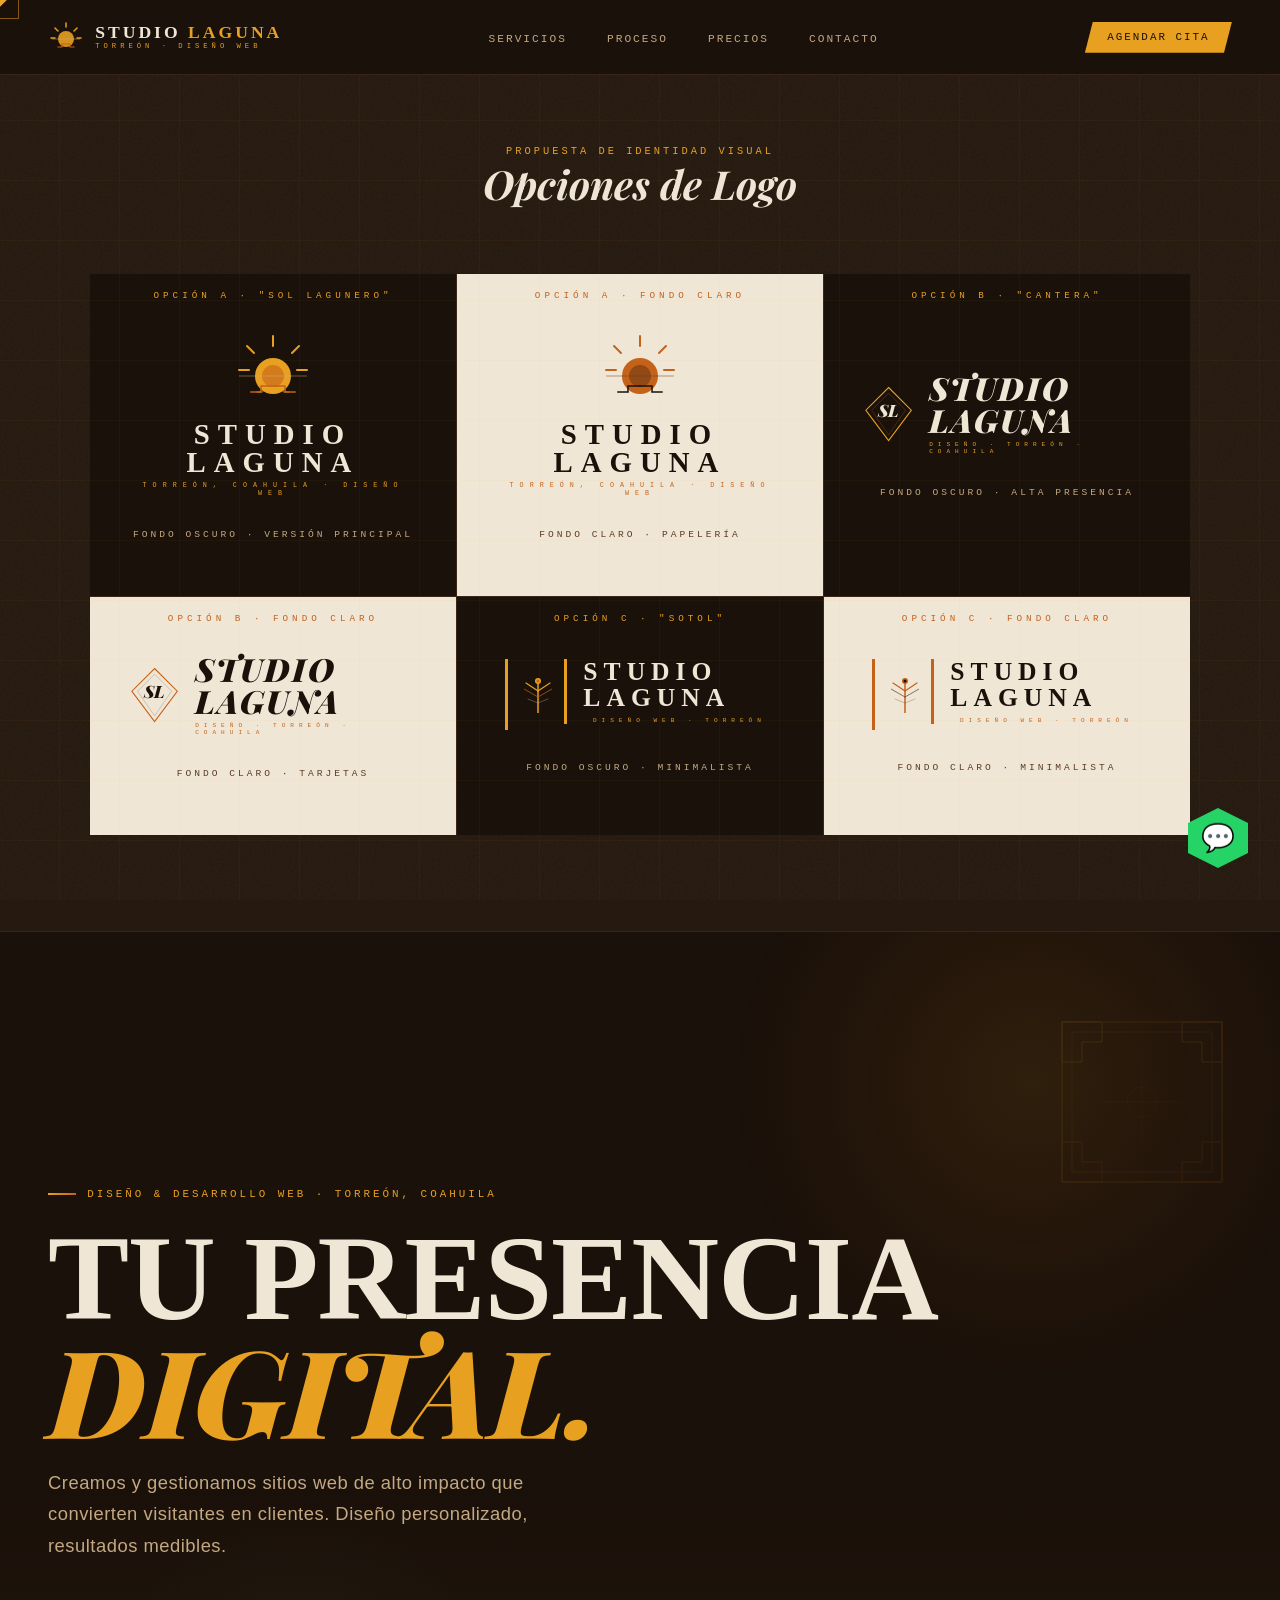
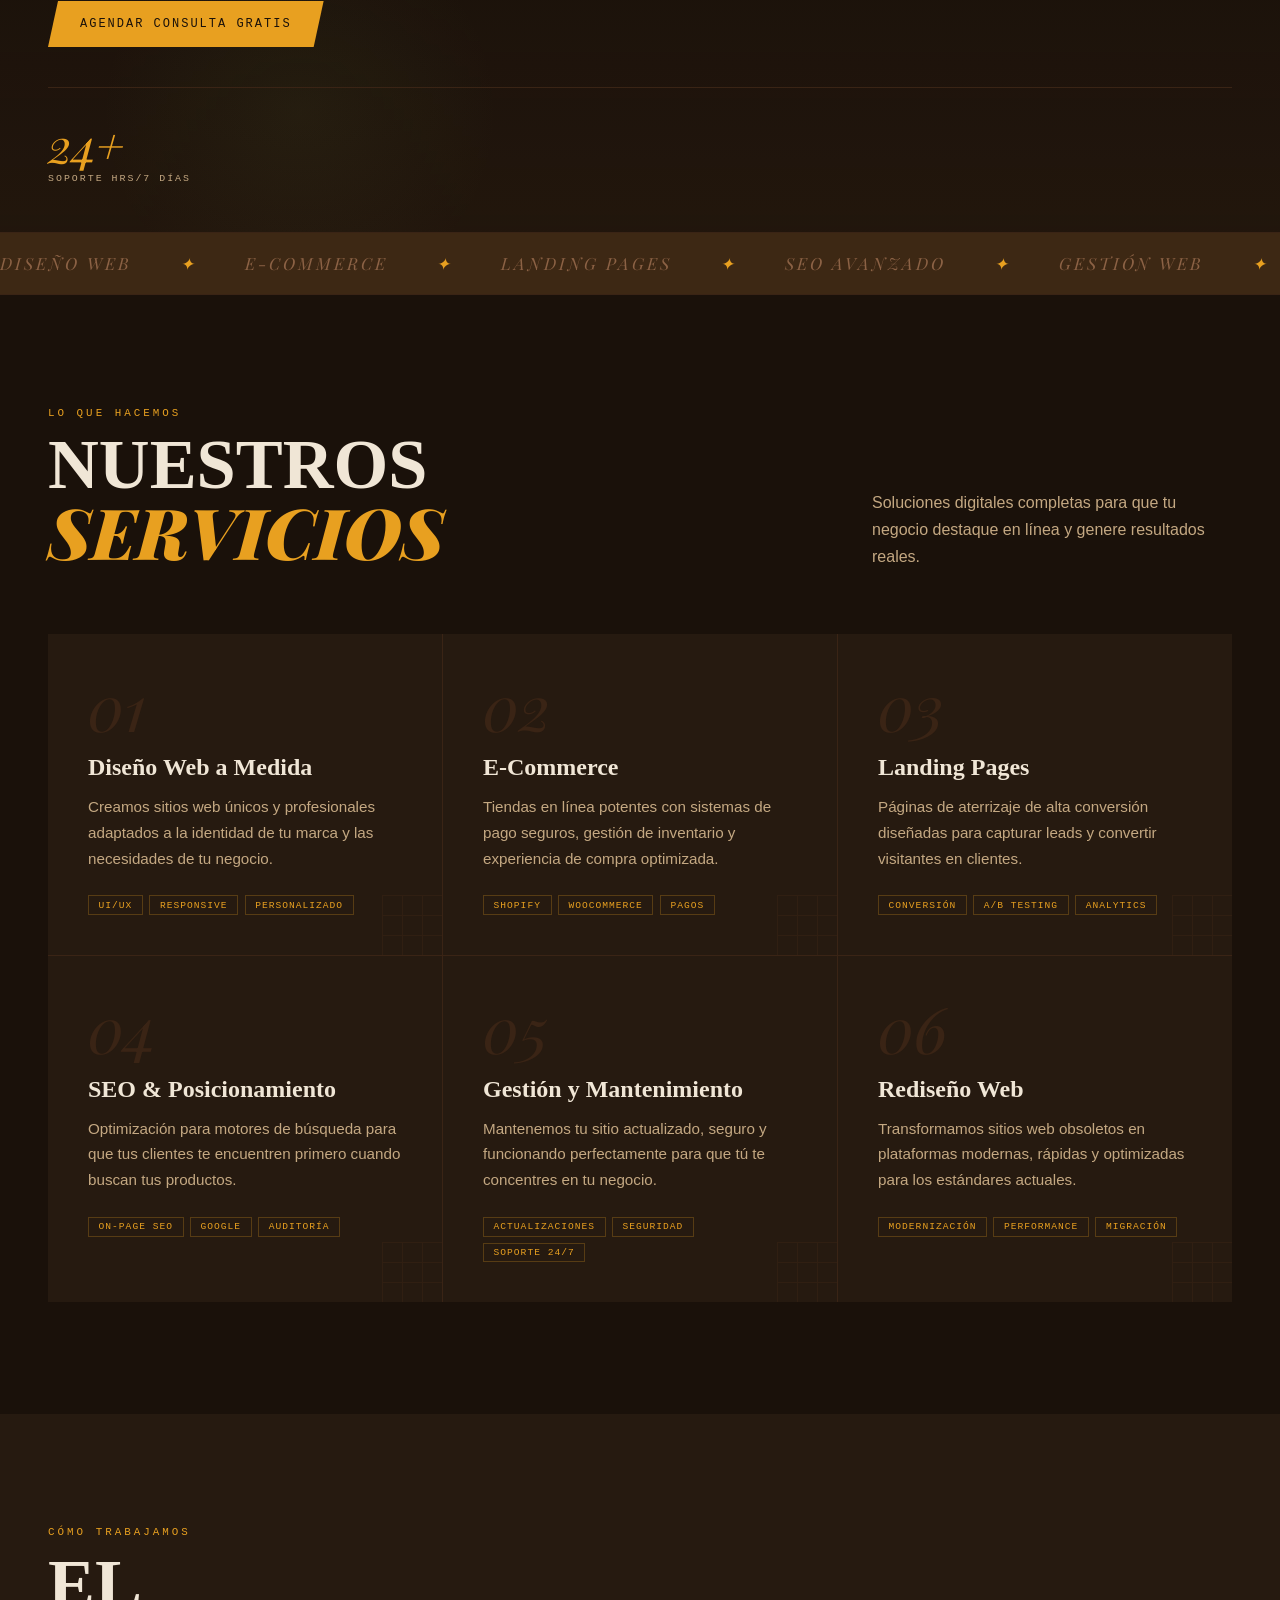
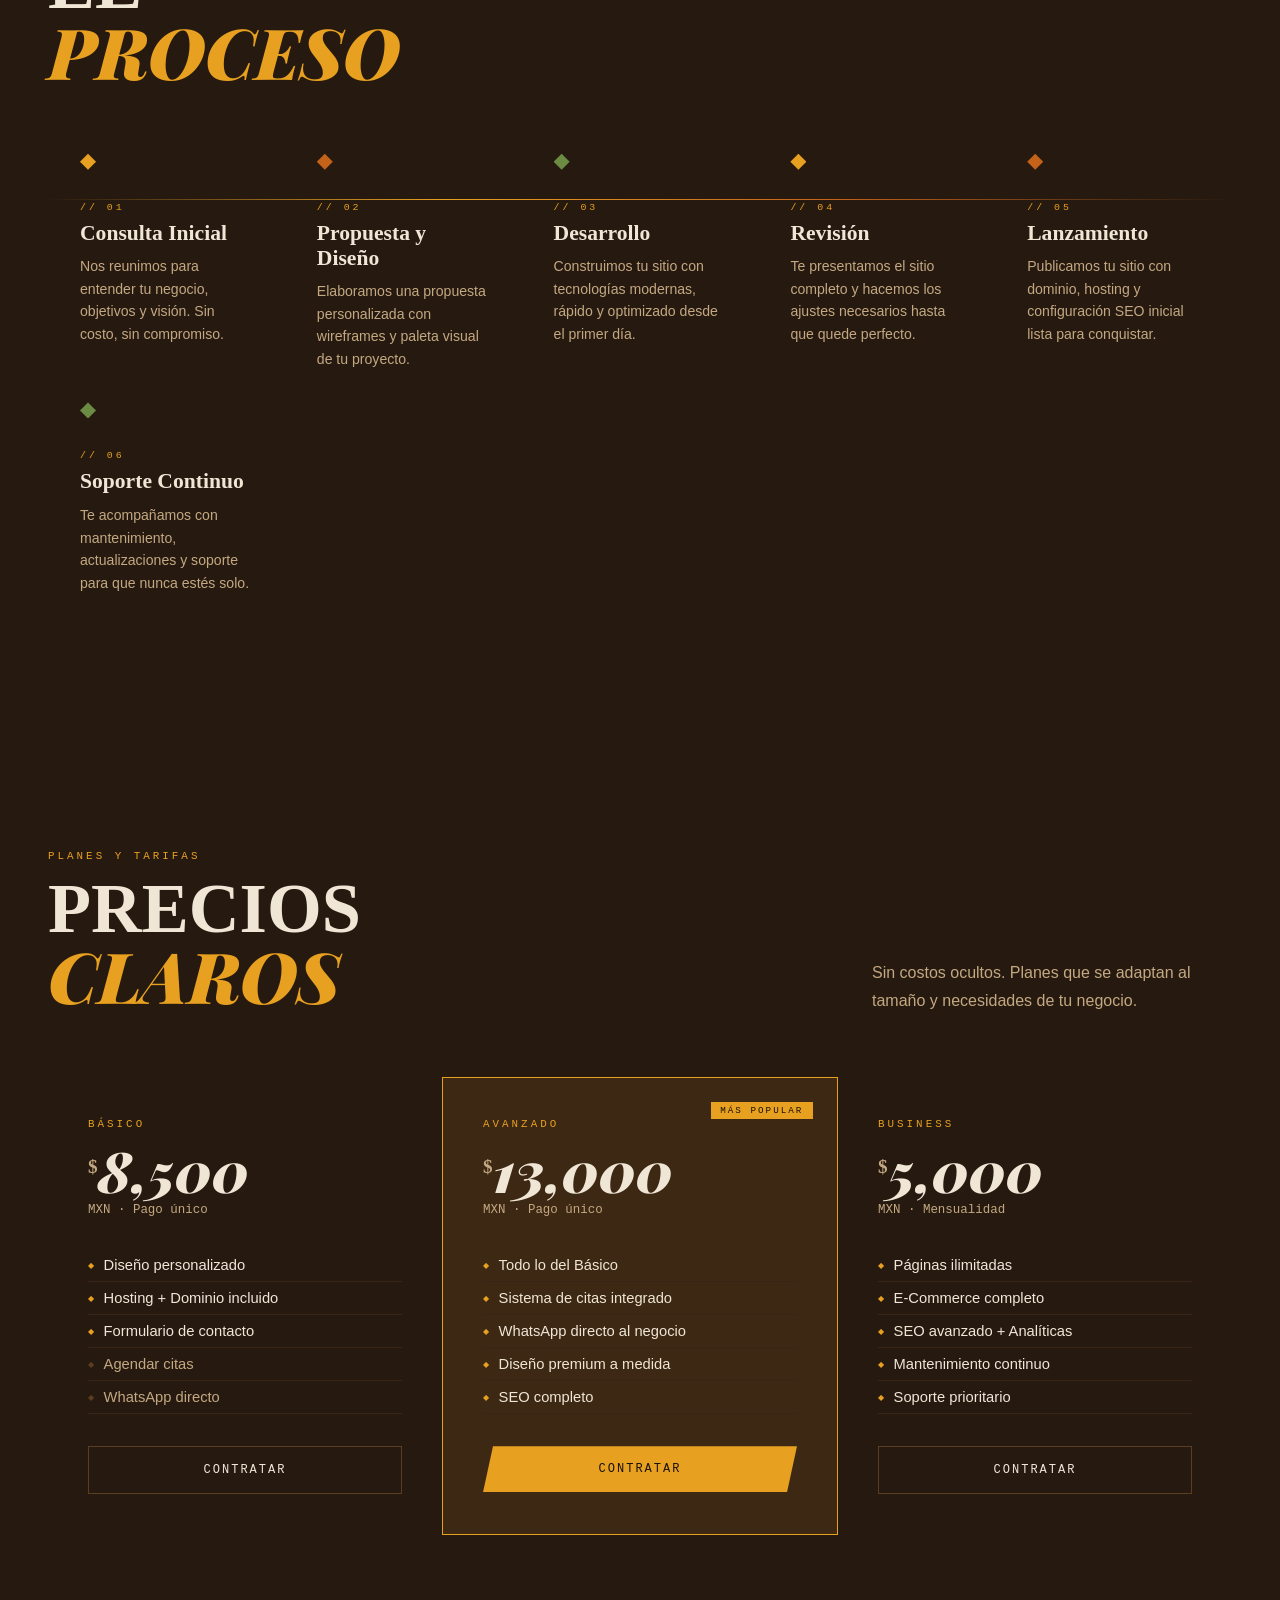
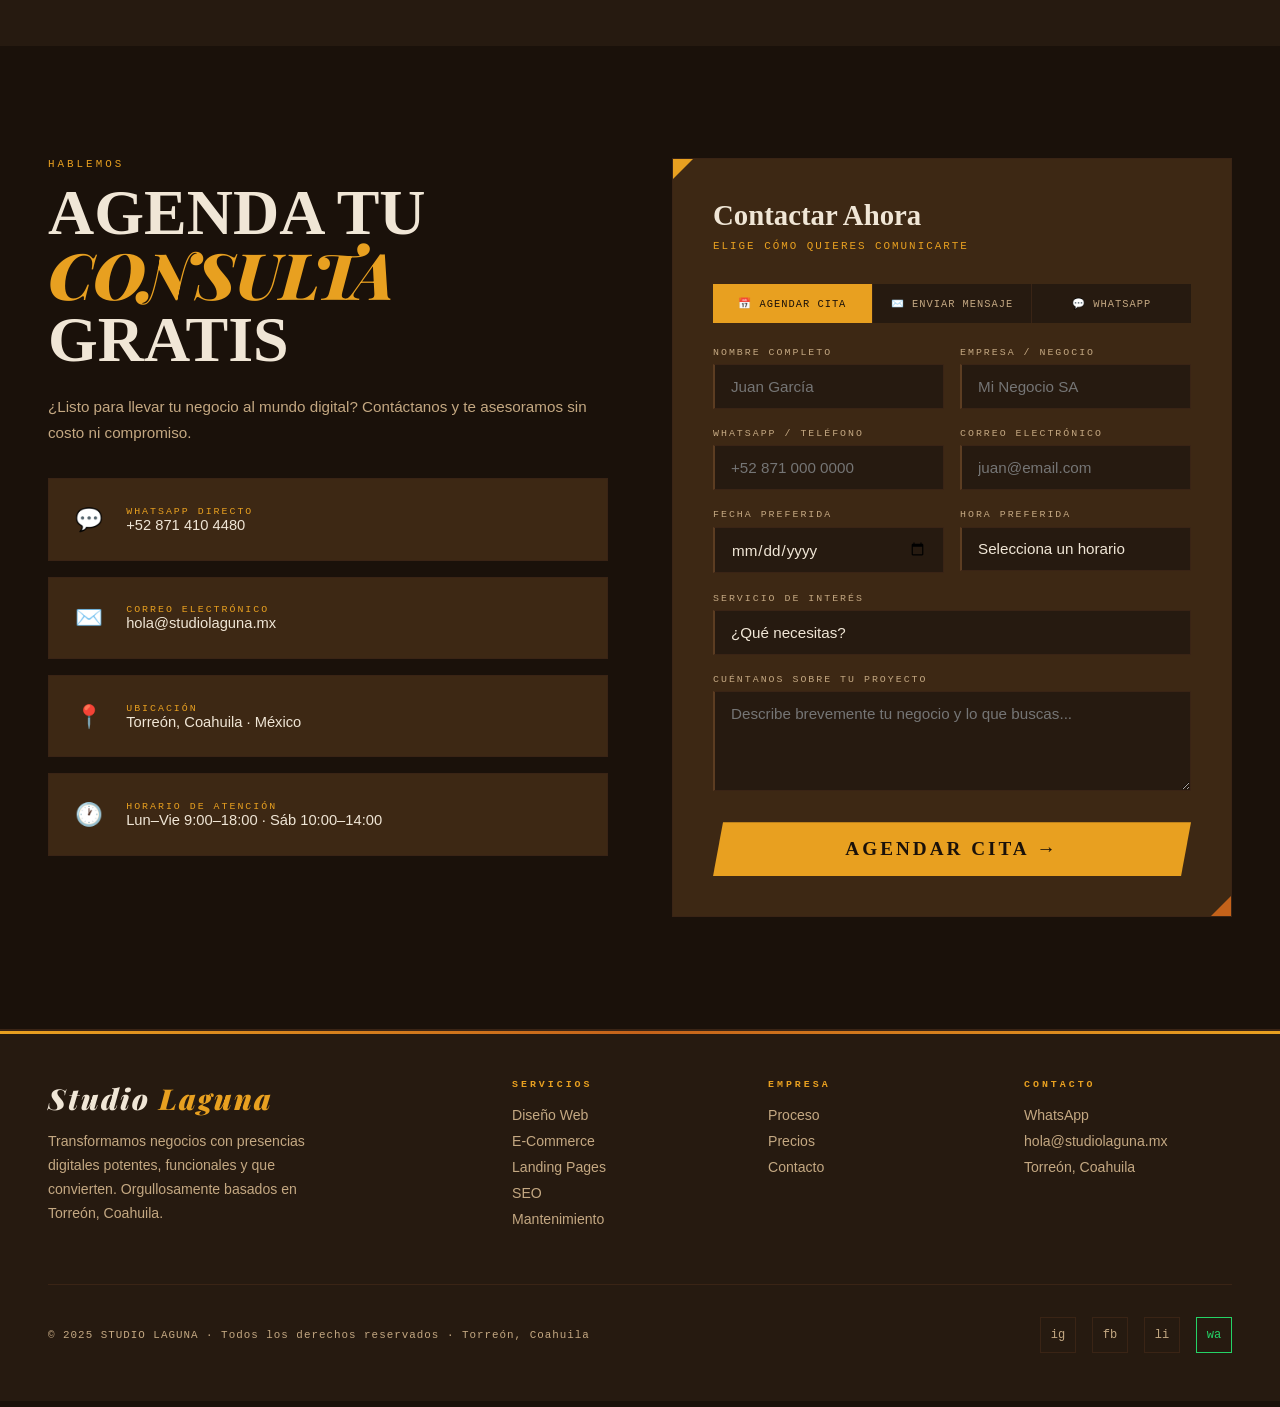
==== commit e42556fa: "Update studio_laguna.html" ====
--- a/studio_laguna.html
+++ b/studio_laguna.html
@@ -5,7 +5,7 @@
   <meta name="viewport" content="width=device-width, initial-scale=1.0" />
   <title>STUDIO LAGUNA — Diseño & Gestión Web · Torreón</title>
   <link href="https://fonts.googleapis.com/css2?family=Playfair+Display:wght@700;900&family=Barlow+Condensed:wght@300;400;600;700&family=Space+Mono:wght@400;700&display=swap" rel="stylesheet">
-  
+  <link rel="stylesheet" href= "https://studiolaguna.github.io/StudioLaguna/studio-laguna-styles.css"/> 
 </head>
 <body>
 
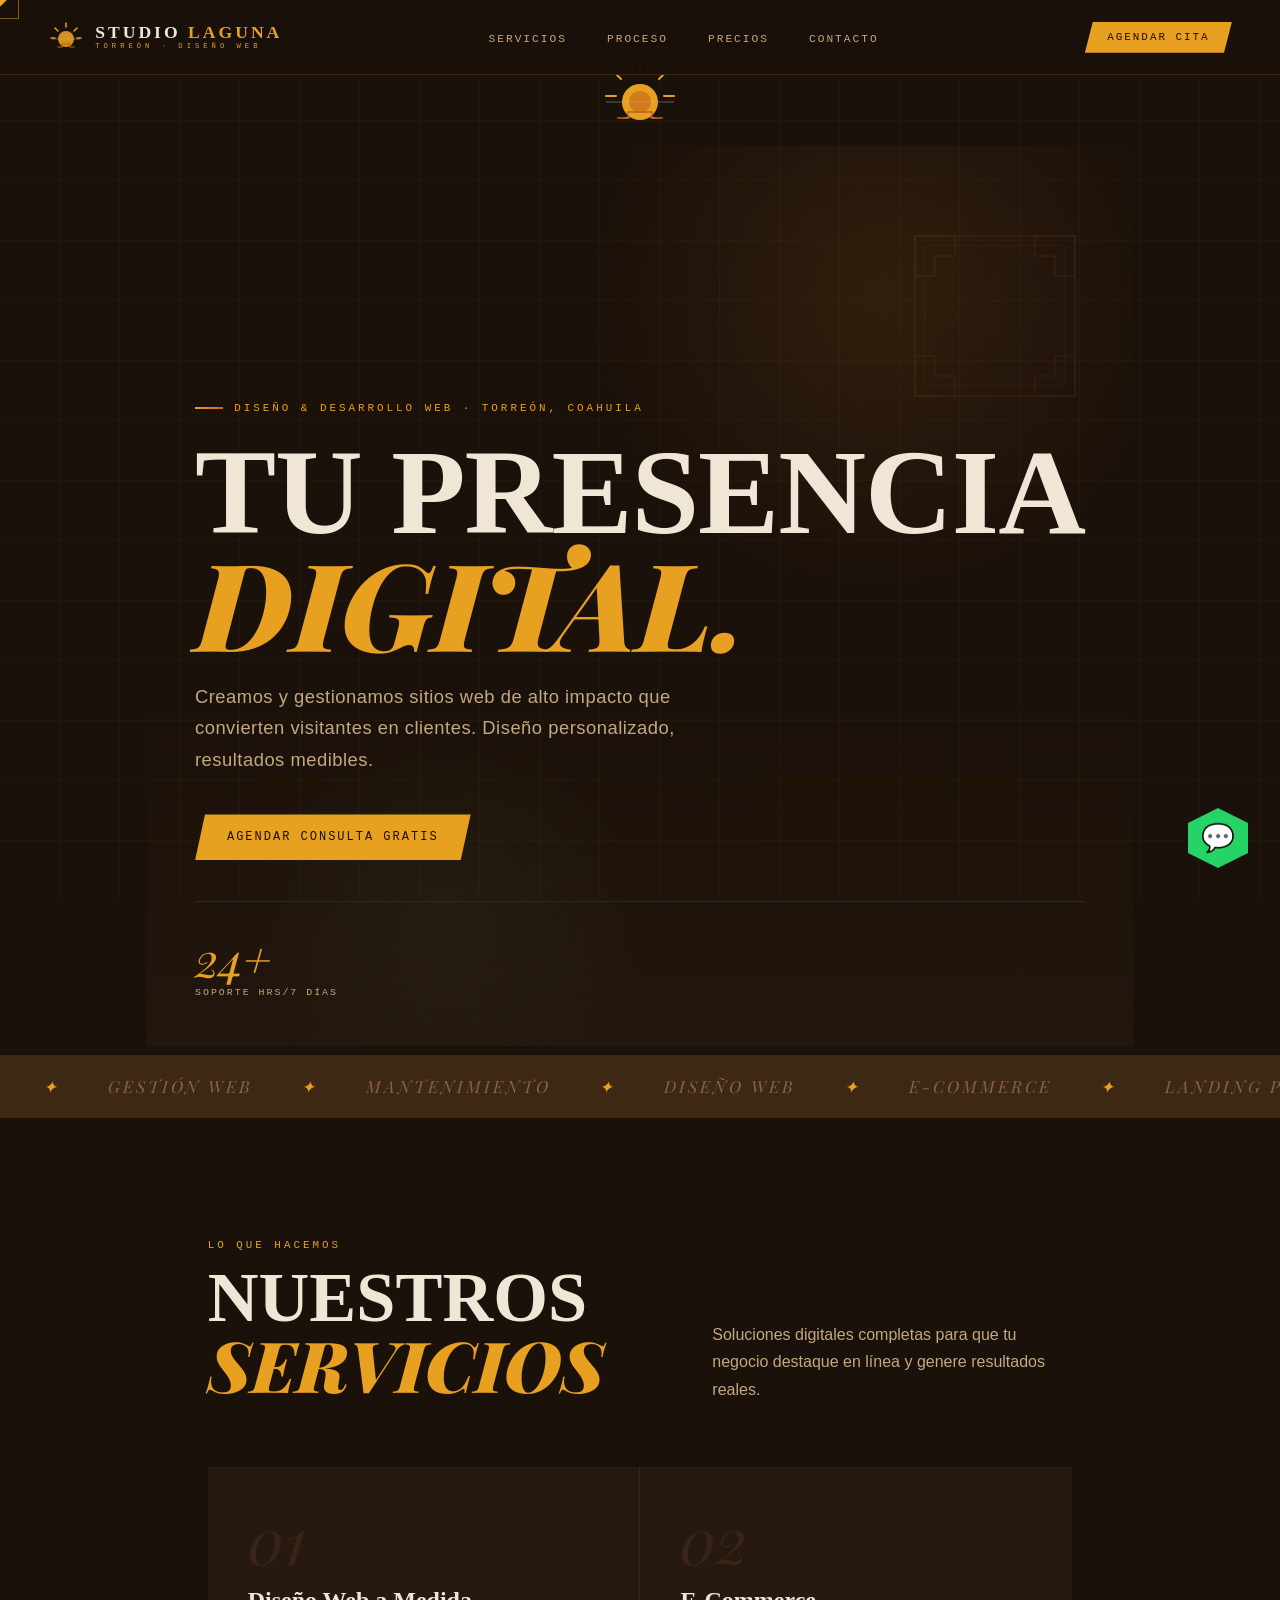
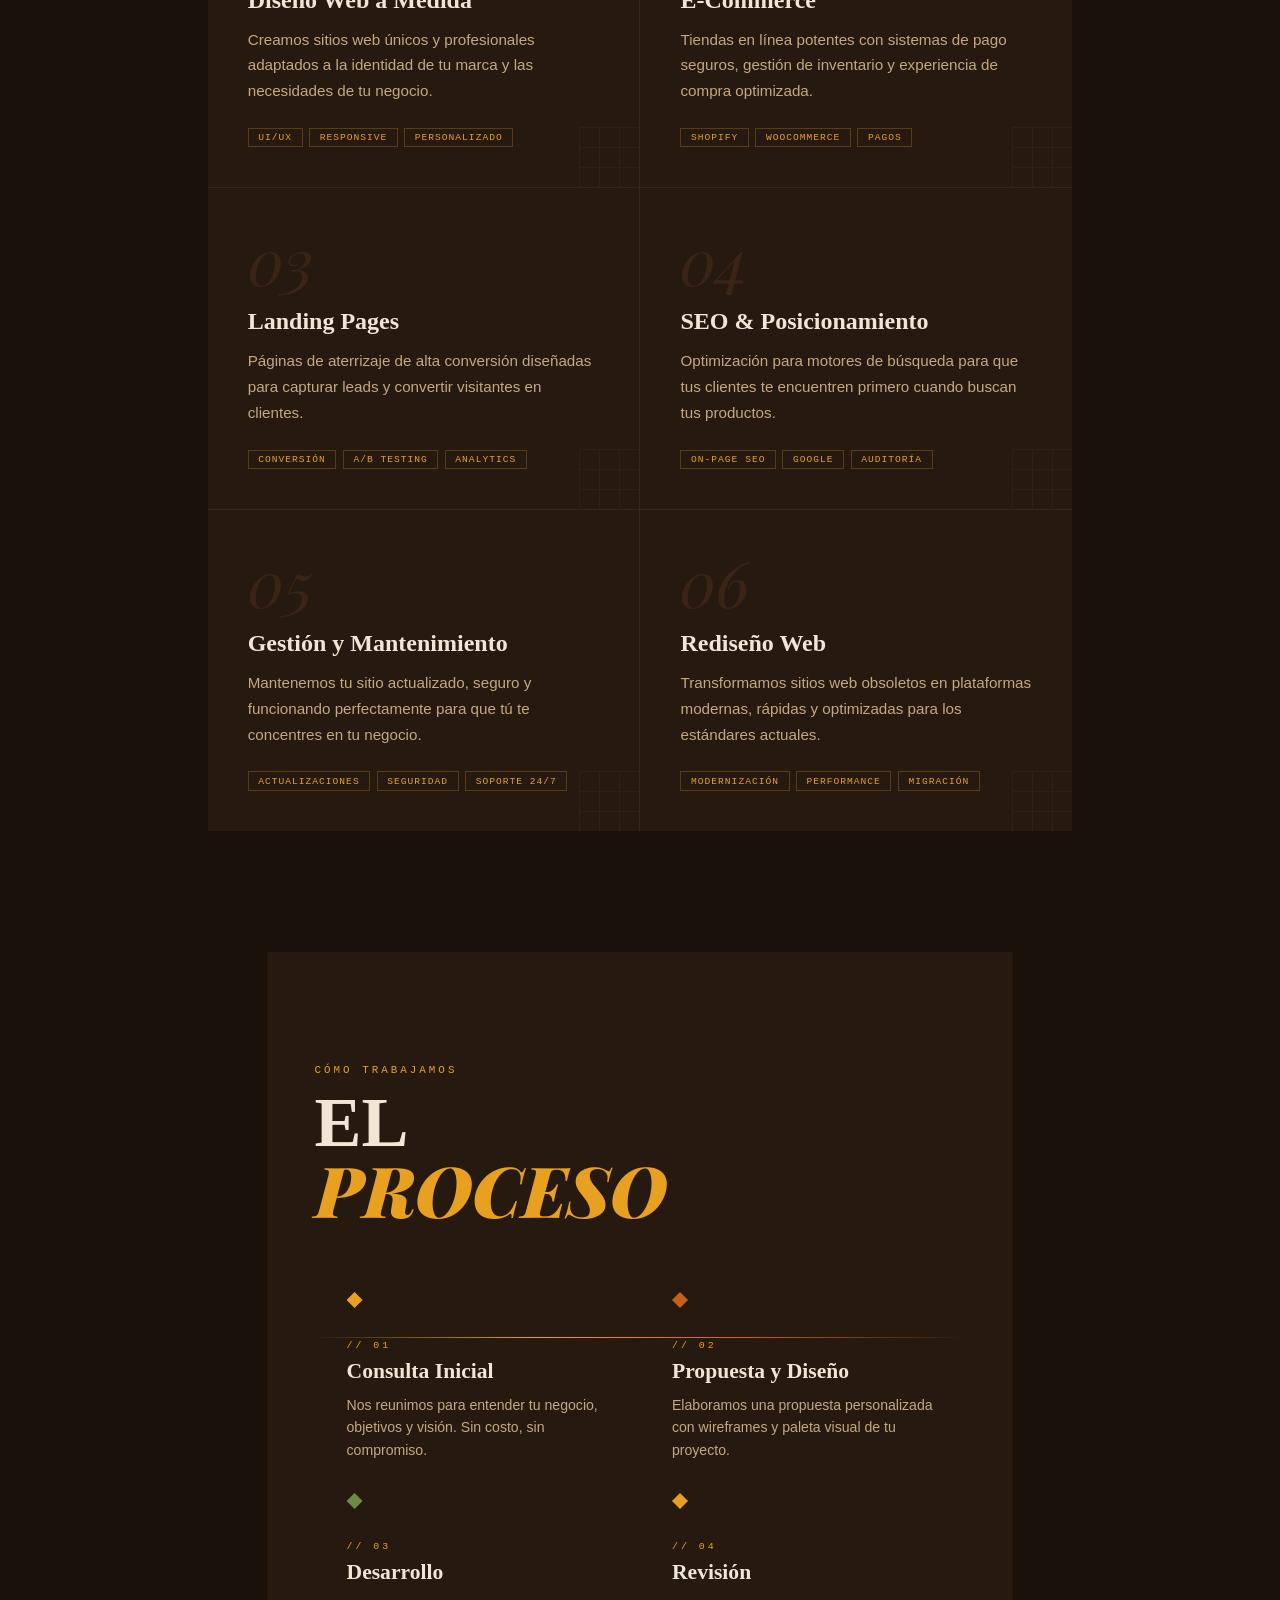
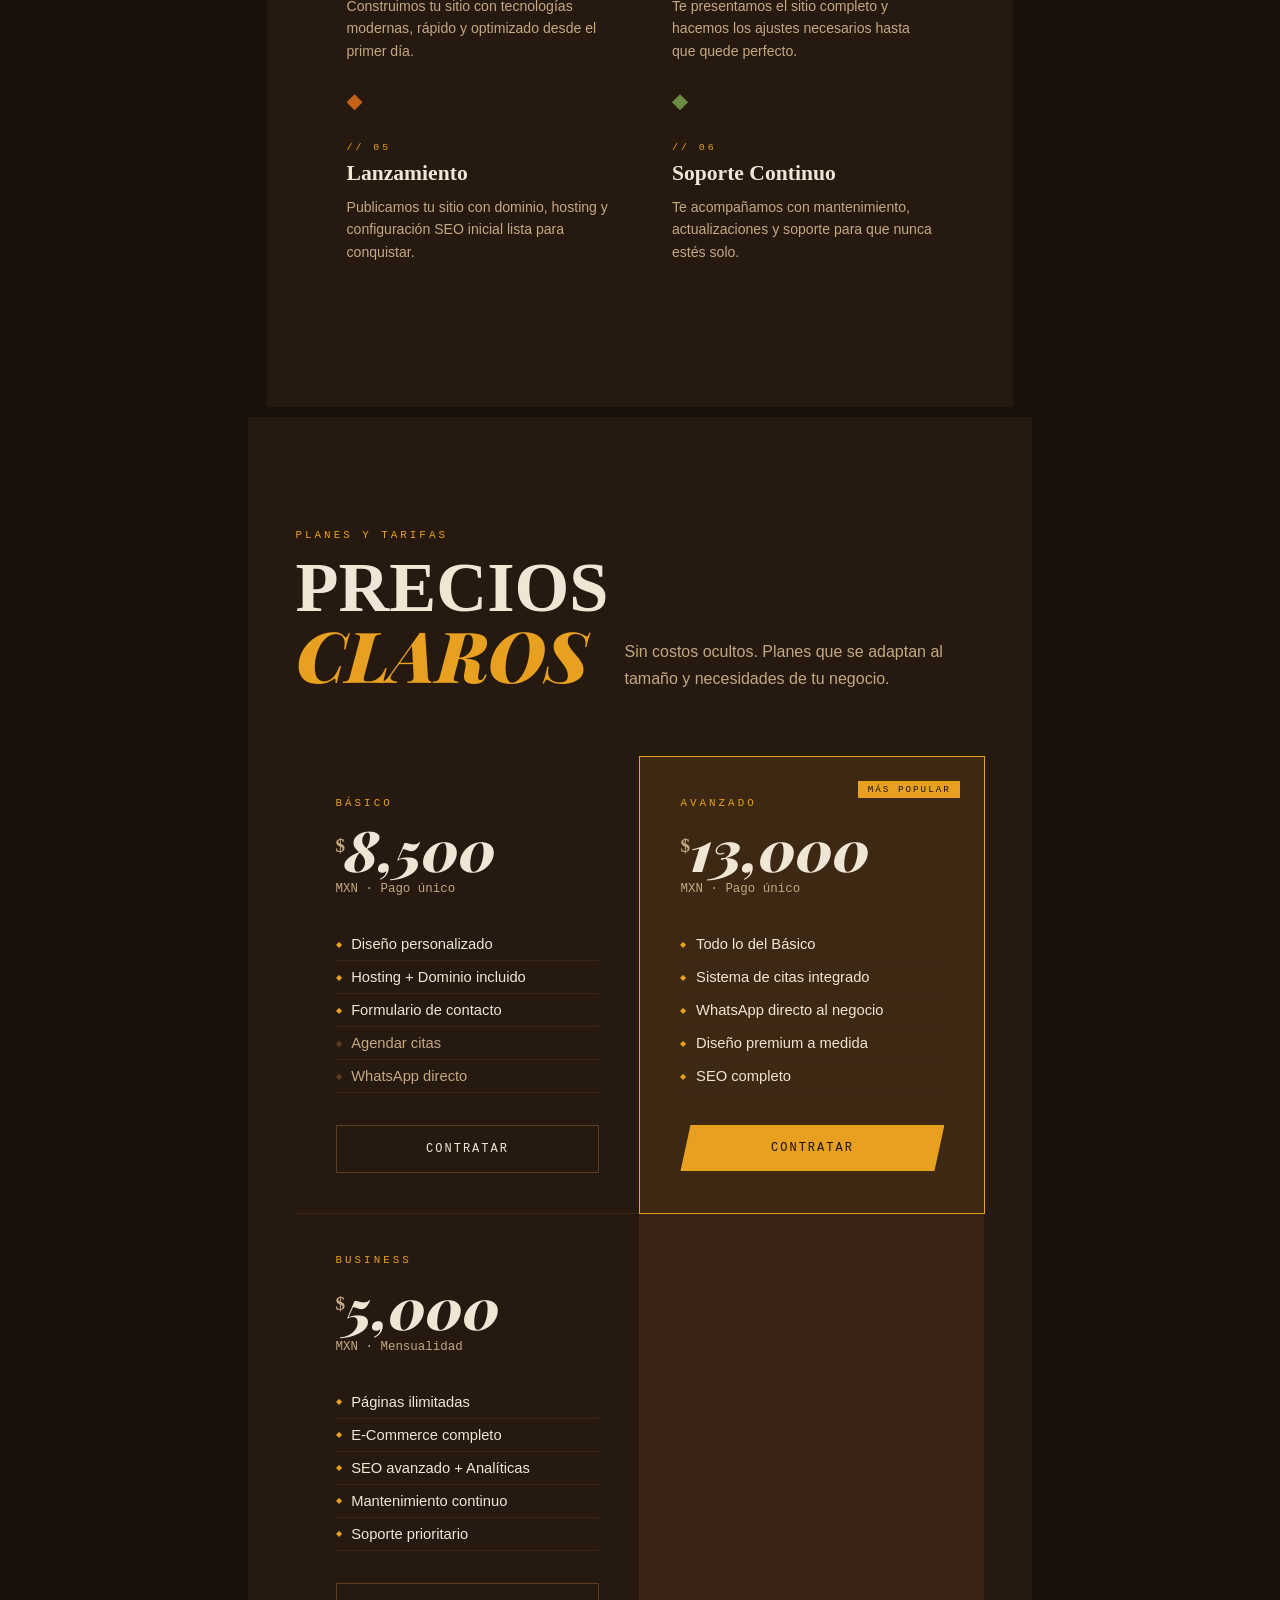
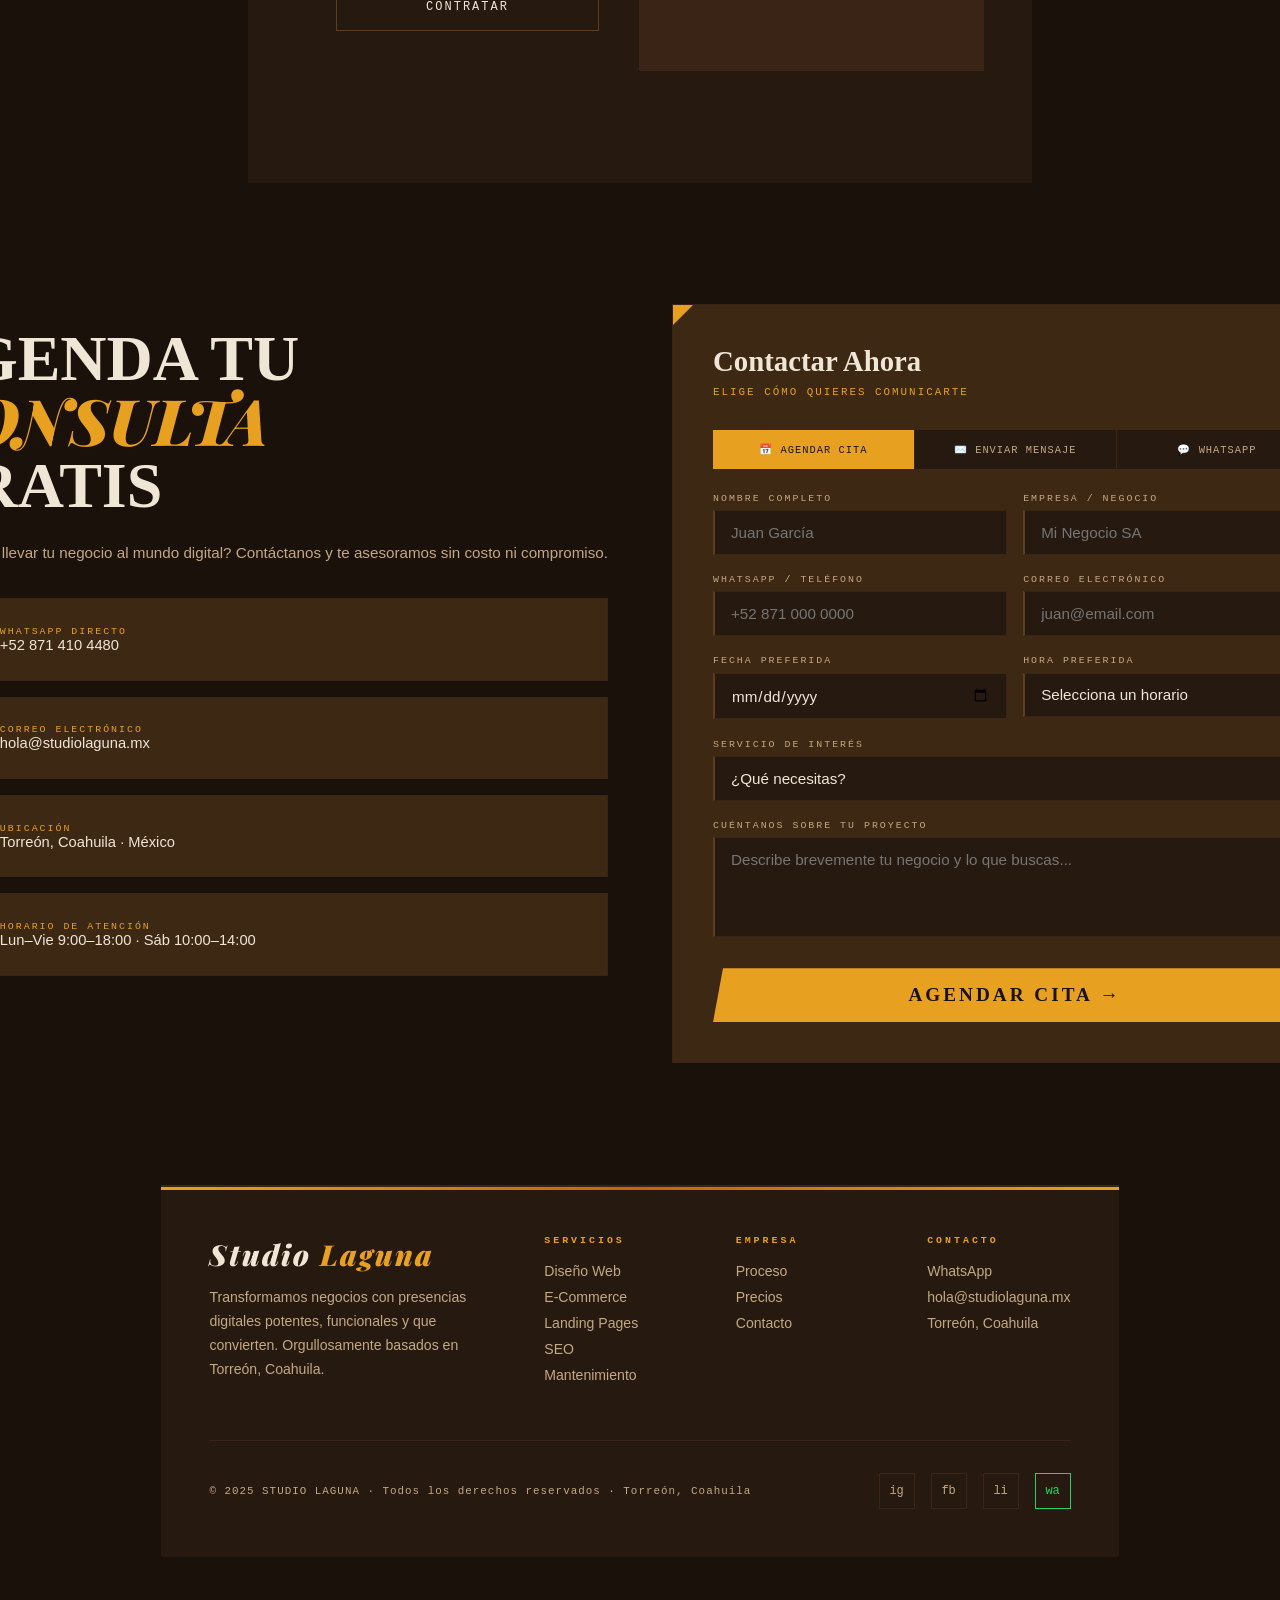
==== commit c0972bf1: "Update studio_laguna.html Borrar logos" ====
--- a/studio_laguna.html
+++ b/studio_laguna.html
@@ -46,13 +46,7 @@
     <button class="nav-cta" onclick="document.getElementById('contacto').scrollIntoView({behavior:'smooth'})">Agendar Cita</button>
   </nav>
 
-  <!-- ════════════ LOGO OPTIONS SHOWCASE ════════════ -->
-  <div class="logo-showcase" style="padding-top:9rem;" id="logos">
-    <div class="logo-showcase-header">
-      <p>Propuesta de identidad visual</p>
-      <h2>Opciones de Logo</h2>
-    </div>
-    <div class="logo-options">
+  <!-- ════════════ LOGO OPTIONS SHOWCASE borrado ════════════ -->
 
       <!-- OPTION A: Sol Lagunero — dark bg -->
       <div class="logo-option">
@@ -77,141 +71,7 @@
               <path d="M24 62h6v-3h20v3h6" stroke="#e8a020" stroke-width="1" fill="none" stroke-linecap="square" opacity="0.5"/>
             </svg>
           </div>
-          <div class="logo-a-text">
-            <span class="main">Studio Laguna</span>
-            <span class="sub">Torreón, Coahuila · Diseño Web</span>
-          </div>
-        </div>
-        <div class="logo-option-label">Fondo oscuro · Versión principal</div>
-      </div>
-
-      <!-- OPTION A: on light background -->
-      <div class="logo-option on-light">
-        <span class="option-name dark">Opción A · Fondo claro</span>
-        <div class="logo-a">
-          <div class="logo-a-mark">
-            <svg width="80" height="80" viewBox="0 0 80 80" fill="none" xmlns="http://www.w3.org/2000/svg">
-              <circle cx="40" cy="46" r="18" fill="#c4621a"/>
-              <circle cx="40" cy="46" r="11" fill="#1a110a" opacity="0.3"/>
-              <line x1="6" y1="46" x2="74" y2="46" stroke="#5c3d22" stroke-width="0.8" opacity="0.6"/>
-              <line x1="40" y1="6" x2="40" y2="16" stroke="#c4621a" stroke-width="2" stroke-linecap="round"/>
-              <line x1="14" y1="16" x2="21" y2="23" stroke="#c4621a" stroke-width="2" stroke-linecap="round"/>
-              <line x1="66" y1="16" x2="59" y2="23" stroke="#c4621a" stroke-width="2" stroke-linecap="round"/>
-              <line x1="6" y1="40" x2="16" y2="40" stroke="#c4621a" stroke-width="2" stroke-linecap="round"/>
-              <line x1="74" y1="40" x2="64" y2="40" stroke="#c4621a" stroke-width="2" stroke-linecap="round"/>
-              <path d="M18 62h10v-6h24v6h10" stroke="#1a110a" stroke-width="1.5" fill="none" stroke-linecap="square" stroke-linejoin="miter"/>
-            </svg>
-          </div>
-          <div class="logo-a-text">
-            <span class="main">Studio Laguna</span>
-            <span class="sub">Torreón, Coahuila · Diseño Web</span>
-          </div>
-        </div>
-        <div class="logo-option-label">Fondo claro · Papelería</div>
-      </div>
-
-      <!-- OPTION B: Cantera — italic bold serif + diamond mark -->
-      <div class="logo-option">
-        <span class="option-name">Opción B · "Cantera"</span>
-        <div class="logo-b">
-          <svg width="52" height="60" viewBox="0 0 52 60" fill="none" xmlns="http://www.w3.org/2000/svg">
-            <!-- S monogram with cantera block feel -->
-            <!-- Outer diamond frame -->
-            <polygon points="26,2 50,26 26,58 2,26" stroke="#e8a020" stroke-width="1.2" fill="none"/>
-            <polygon points="26,8 44,26 26,52 8,26" stroke="#c4621a" stroke-width="0.6" fill="none" opacity="0.5"/>
-            <!-- SL letterform inside -->
-            <text x="26" y="33" text-anchor="middle" font-family="Playfair Display, serif" font-size="18" font-weight="900" font-style="italic" fill="#f0e6d6">SL</text>
-          </svg>
-          <div class="logo-b-text">
-            <span class="main">Studio<br>Laguna</span>
-            <span class="sub">Diseño · Torreón · Coahuila</span>
-          </div>
-        </div>
-        <div class="logo-option-label">Fondo oscuro · Alta presencia</div>
-      </div>
-
-      <!-- OPTION B on light -->
-      <div class="logo-option on-light">
-        <span class="option-name dark">Opción B · Fondo claro</span>
-        <div class="logo-b">
-          <svg width="52" height="60" viewBox="0 0 52 60" fill="none" xmlns="http://www.w3.org/2000/svg">
-            <polygon points="26,2 50,26 26,58 2,26" stroke="#c4621a" stroke-width="1.2" fill="none"/>
-            <polygon points="26,8 44,26 26,52 8,26" stroke="#1a110a" stroke-width="0.6" fill="none" opacity="0.3"/>
-            <text x="26" y="33" text-anchor="middle" font-family="Playfair Display, serif" font-size="18" font-weight="900" font-style="italic" fill="#1a110a">SL</text>
-          </svg>
-          <div class="logo-b-text">
-            <span class="main">Studio<br>Laguna</span>
-            <span class="sub">Diseño · Torreón · Coahuila</span>
-          </div>
-        </div>
-        <div class="logo-option-label">Fondo claro · Tarjetas</div>
-      </div>
-
-      <!-- OPTION C: Sotol — minimal with rule -->
-      <div class="logo-option">
-        <span class="option-name">Opción C · "Sotol"</span>
-        <div class="logo-c">
-          <!-- Sotol plant silhouette icon -->
-          <div style="display:flex;align-items:center;gap:0.8rem;margin-bottom:0.4rem;">
-            <svg width="28" height="44" viewBox="0 0 28 44" fill="none" xmlns="http://www.w3.org/2000/svg">
-              <!-- Sotol/agave plant simplified -->
-              <line x1="14" y1="44" x2="14" y2="14" stroke="#e8a020" stroke-width="1.5"/>
-              <!-- Spines radiating -->
-              <line x1="14" y1="22" x2="2" y2="14" stroke="#e8a020" stroke-width="1.2" stroke-linecap="round"/>
-              <line x1="14" y1="22" x2="26" y2="14" stroke="#e8a020" stroke-width="1.2" stroke-linecap="round"/>
-              <line x1="14" y1="28" x2="0" y2="20" stroke="#c4621a" stroke-width="1" stroke-linecap="round" opacity="0.7"/>
-              <line x1="14" y1="28" x2="28" y2="20" stroke="#c4621a" stroke-width="1" stroke-linecap="round" opacity="0.7"/>
-              <line x1="14" y1="34" x2="4" y2="30" stroke="#c4a882" stroke-width="0.8" stroke-linecap="round" opacity="0.5"/>
-              <line x1="14" y1="34" x2="24" y2="30" stroke="#c4a882" stroke-width="0.8" stroke-linecap="round" opacity="0.5"/>
-              <!-- Top bloom -->
-              <circle cx="14" cy="12" r="3" fill="#e8a020"/>
-              <circle cx="14" cy="12" r="1.5" fill="#c4621a"/>
-            </svg>
-            <div class="logo-c">
-              <span class="logo-c-main">Studio<br>Laguna</span>
-              <div class="logo-c-row">
-                <div class="logo-c-line"></div>
-                <span class="logo-c-sub">Diseño Web · Torreón</span>
-                <div class="logo-c-line"></div>
-              </div>
-            </div>
-          </div>
-        </div>
-        <div class="logo-option-label">Fondo oscuro · Minimalista</div>
-      </div>
-
-      <!-- OPTION C on light -->
-      <div class="logo-option on-light">
-        <span class="option-name dark">Opción C · Fondo claro</span>
-        <div class="logo-c">
-          <div style="display:flex;align-items:center;gap:0.8rem;margin-bottom:0.4rem;">
-            <svg width="28" height="44" viewBox="0 0 28 44" fill="none" xmlns="http://www.w3.org/2000/svg">
-              <line x1="14" y1="44" x2="14" y2="14" stroke="#c4621a" stroke-width="1.5"/>
-              <line x1="14" y1="22" x2="2" y2="14" stroke="#c4621a" stroke-width="1.2" stroke-linecap="round"/>
-              <line x1="14" y1="22" x2="26" y2="14" stroke="#c4621a" stroke-width="1.2" stroke-linecap="round"/>
-              <line x1="14" y1="28" x2="0" y2="20" stroke="#5c3d22" stroke-width="1" stroke-linecap="round" opacity="0.7"/>
-              <line x1="14" y1="28" x2="28" y2="20" stroke="#5c3d22" stroke-width="1" stroke-linecap="round" opacity="0.7"/>
-              <line x1="14" y1="34" x2="4" y2="30" stroke="#8c6245" stroke-width="0.8" stroke-linecap="round" opacity="0.5"/>
-              <line x1="14" y1="34" x2="24" y2="30" stroke="#8c6245" stroke-width="0.8" stroke-linecap="round" opacity="0.5"/>
-              <circle cx="14" cy="12" r="3" fill="#c4621a"/>
-              <circle cx="14" cy="12" r="1.5" fill="#1a110a"/>
-            </svg>
-            <div class="logo-c on-light">
-              <span class="logo-c-main">Studio<br>Laguna</span>
-              <div class="logo-c-row">
-                <div class="logo-c-line"></div>
-                <span class="logo-c-sub">Diseño Web · Torreón</span>
-                <div class="logo-c-line"></div>
-              </div>
-            </div>
-          </div>
-        </div>
-        <div class="logo-option-label">Fondo claro · Minimalista</div>
-      </div>
-
-    </div><!-- end logo-options -->
-  </div><!-- end logo-showcase -->
-
+          
   <!-- ════════════ HERO ════════════ -->
   <section class="hero">
     <!-- Desert ornament SVG -->
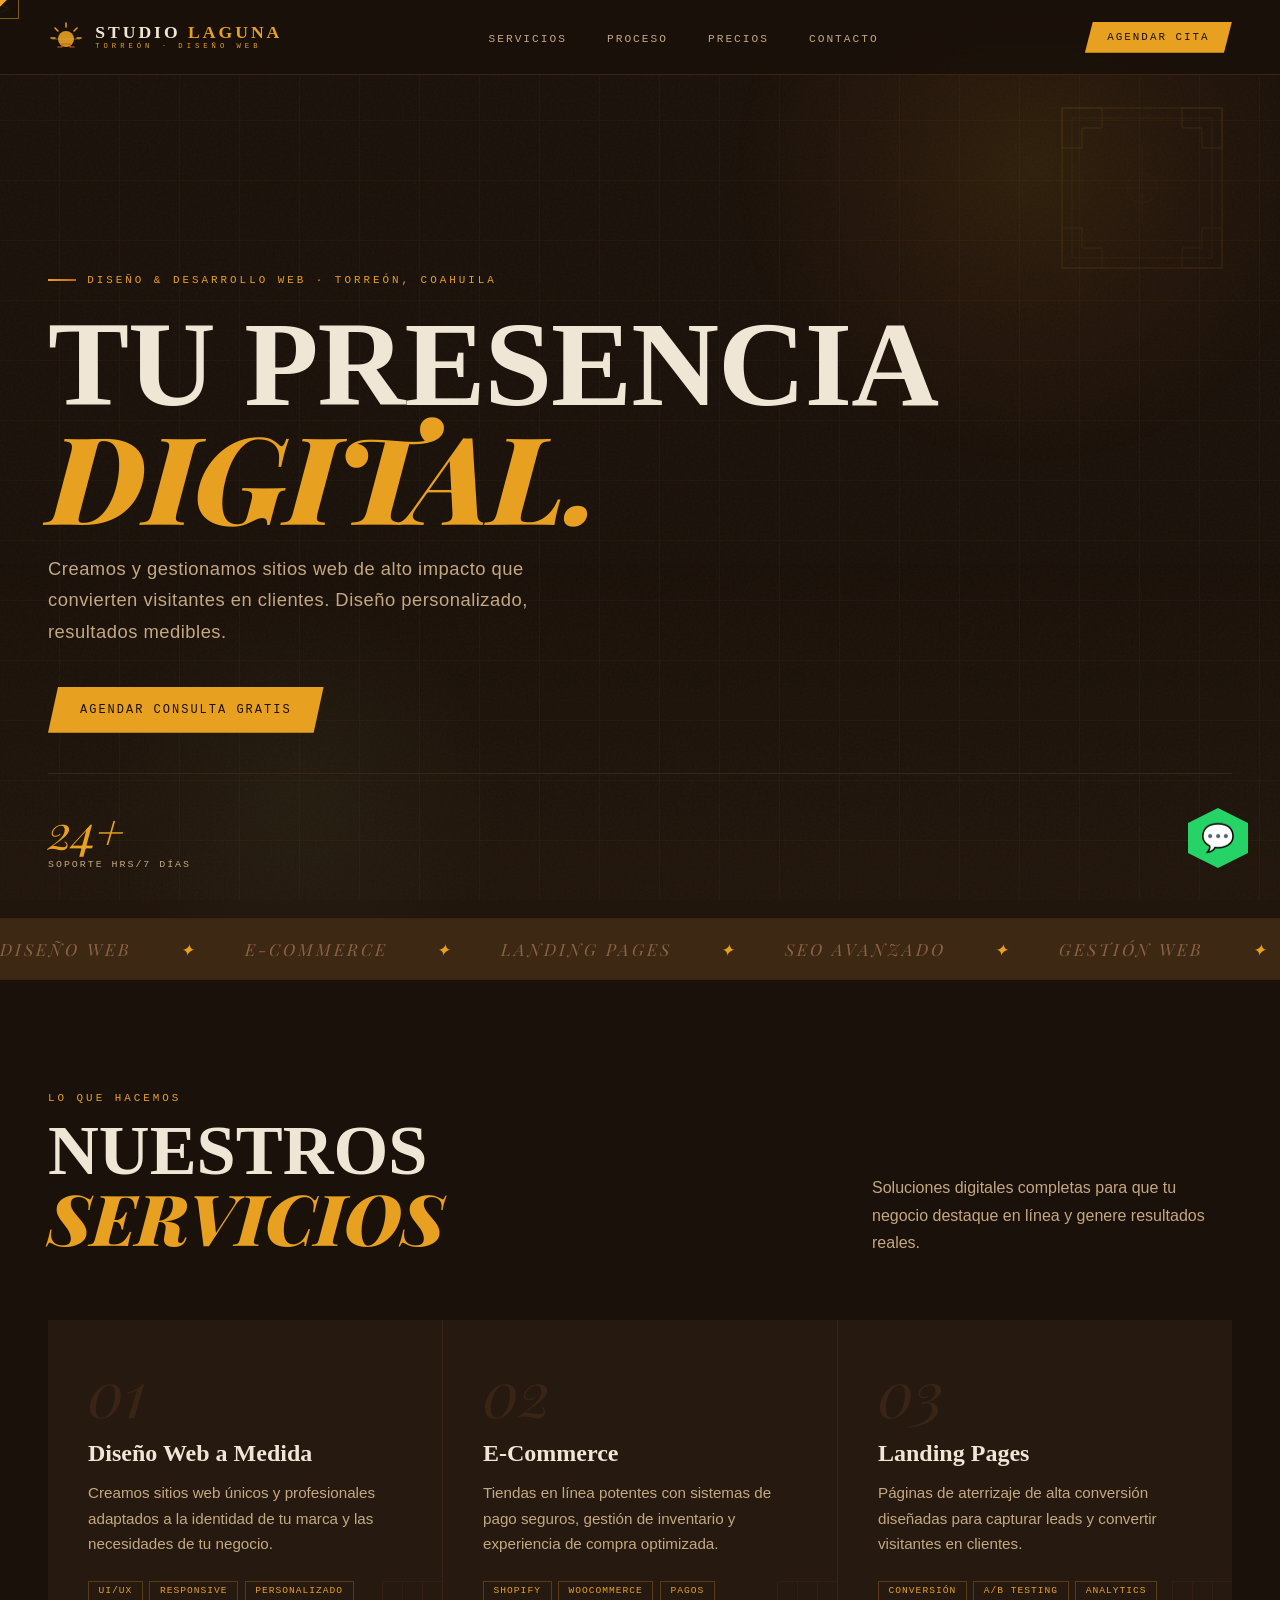
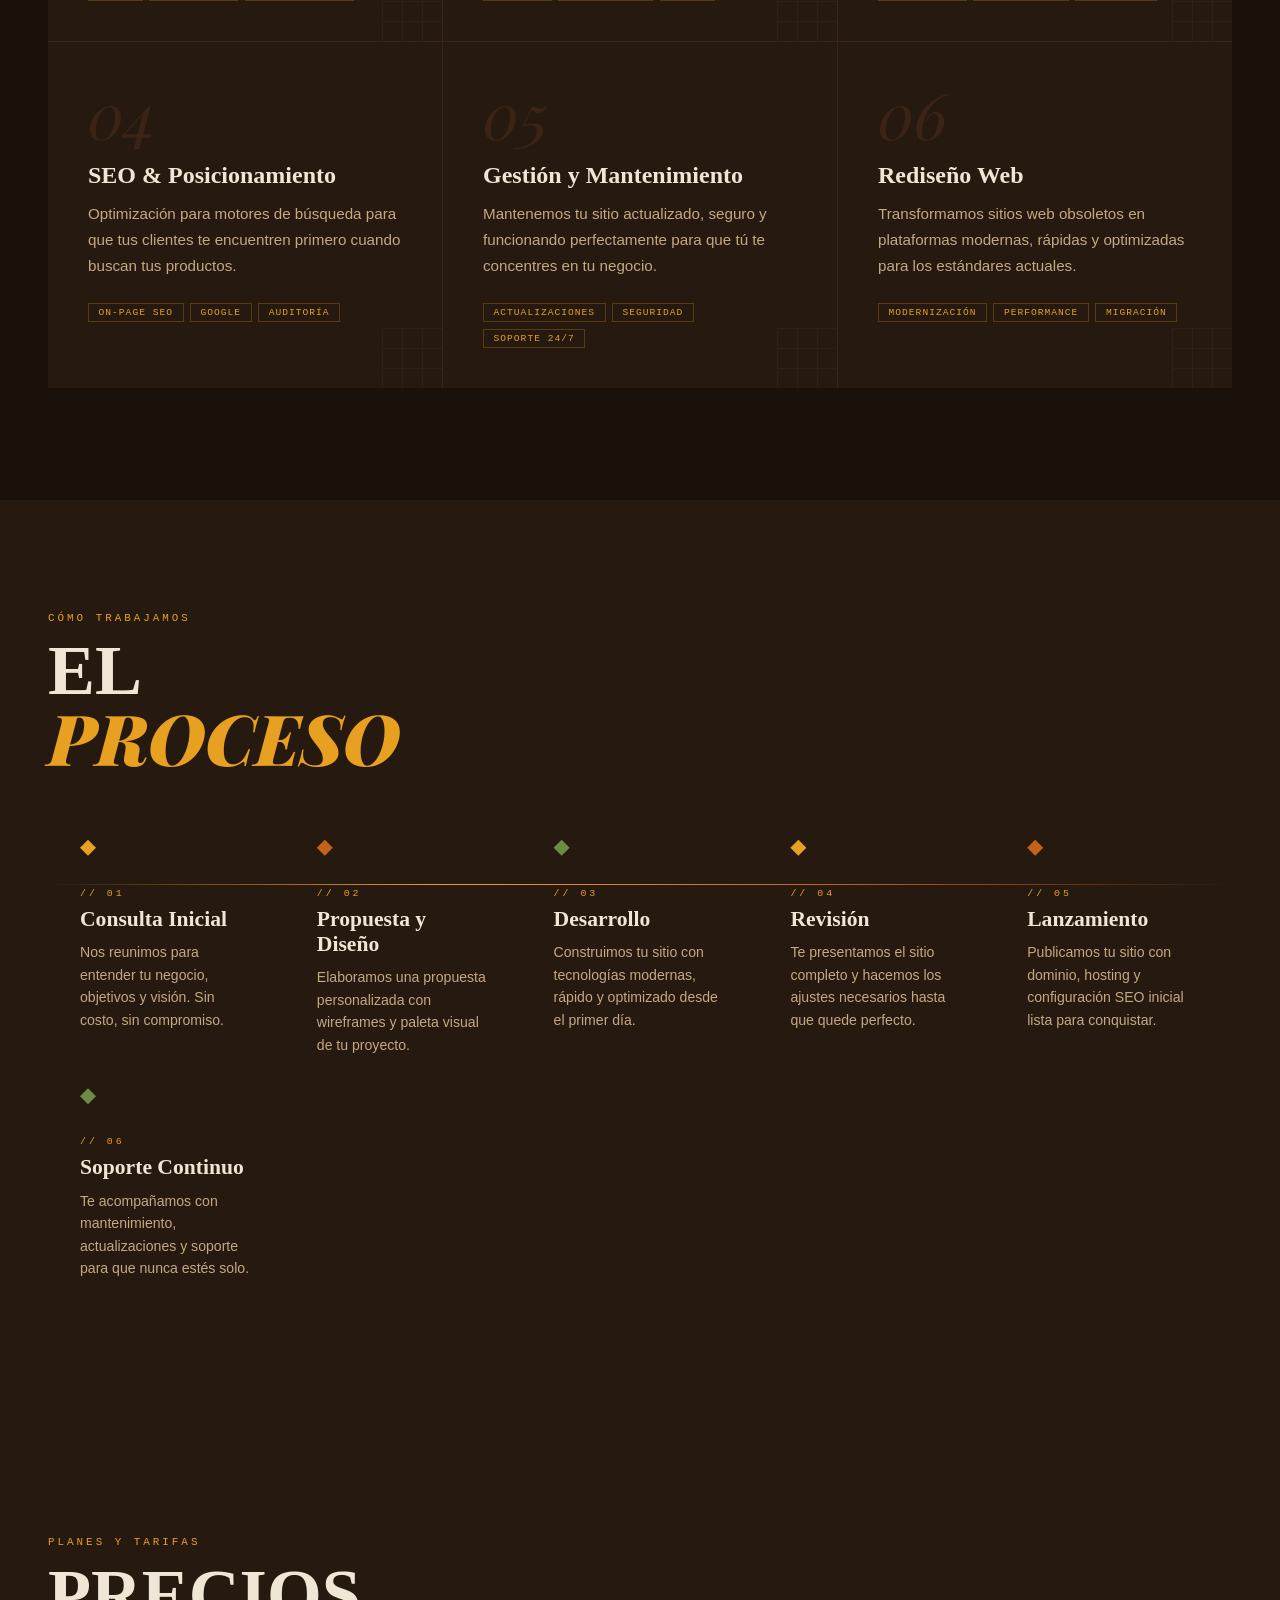
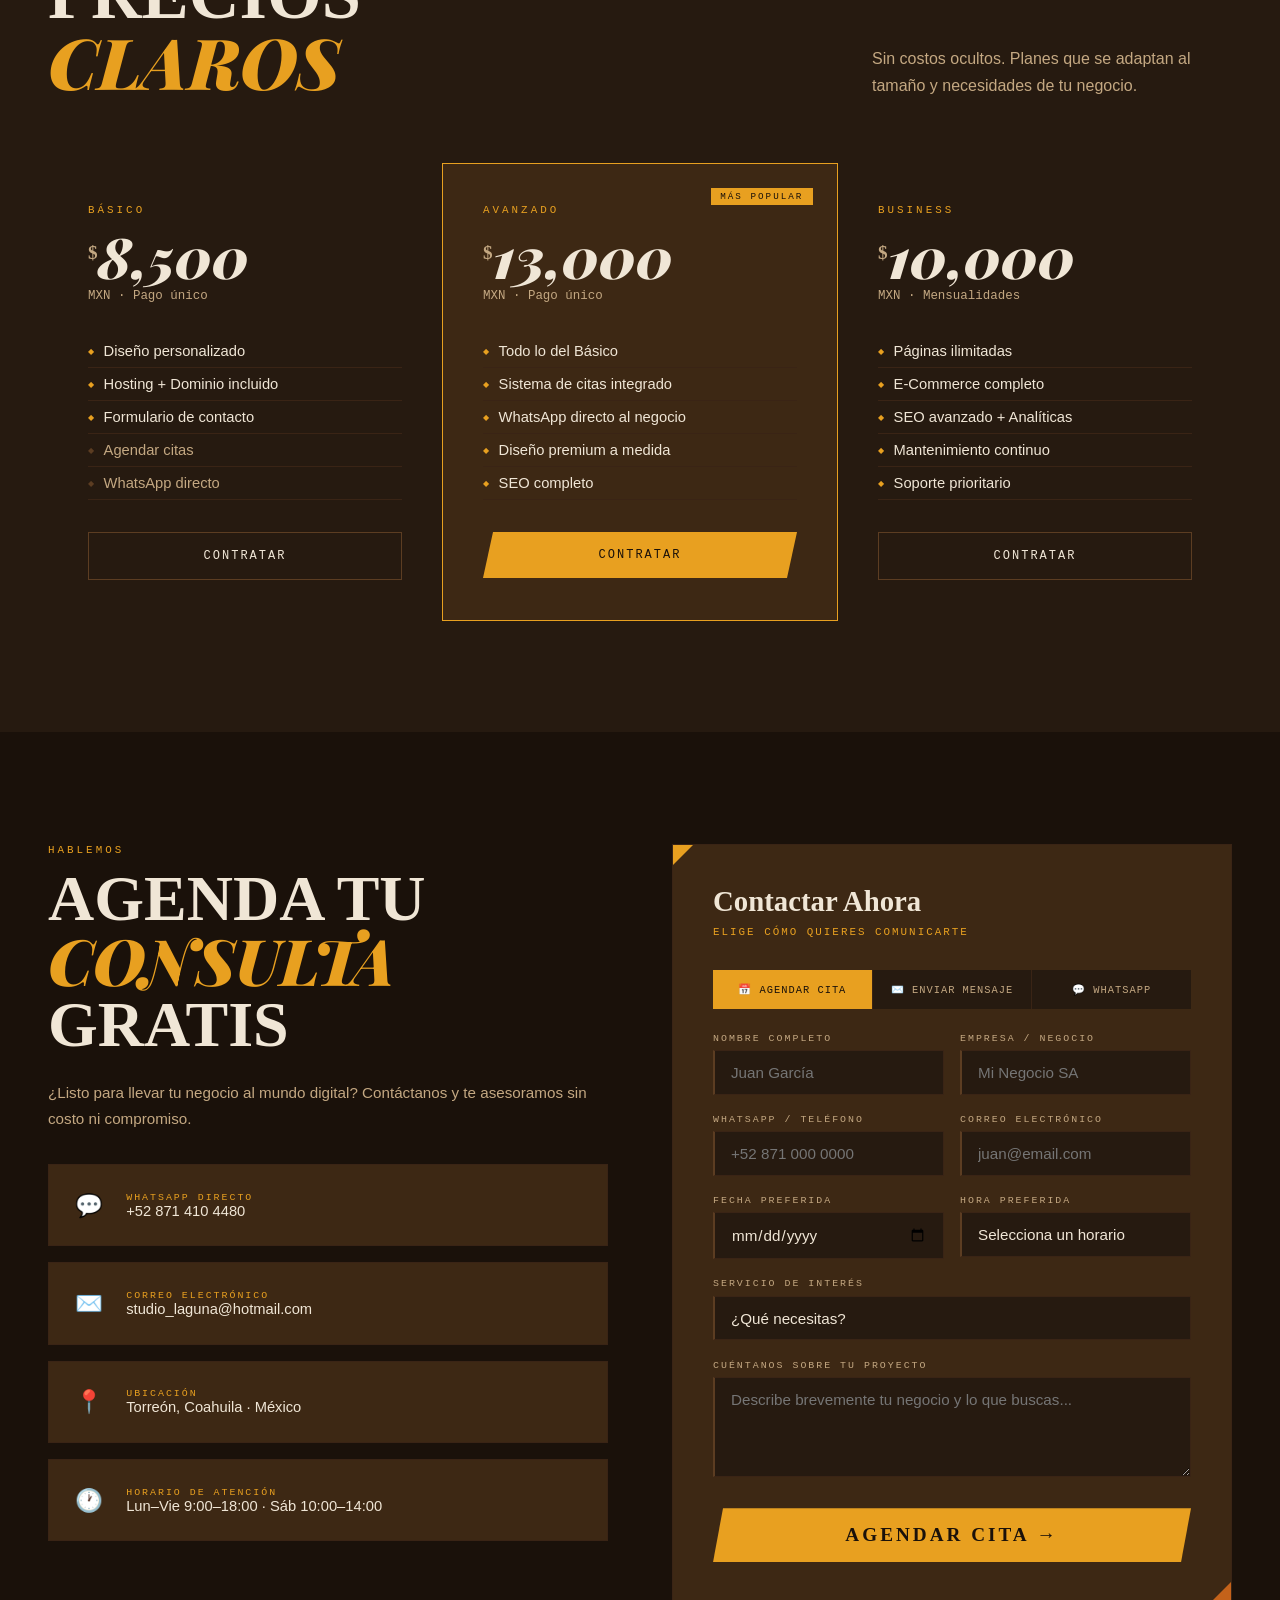
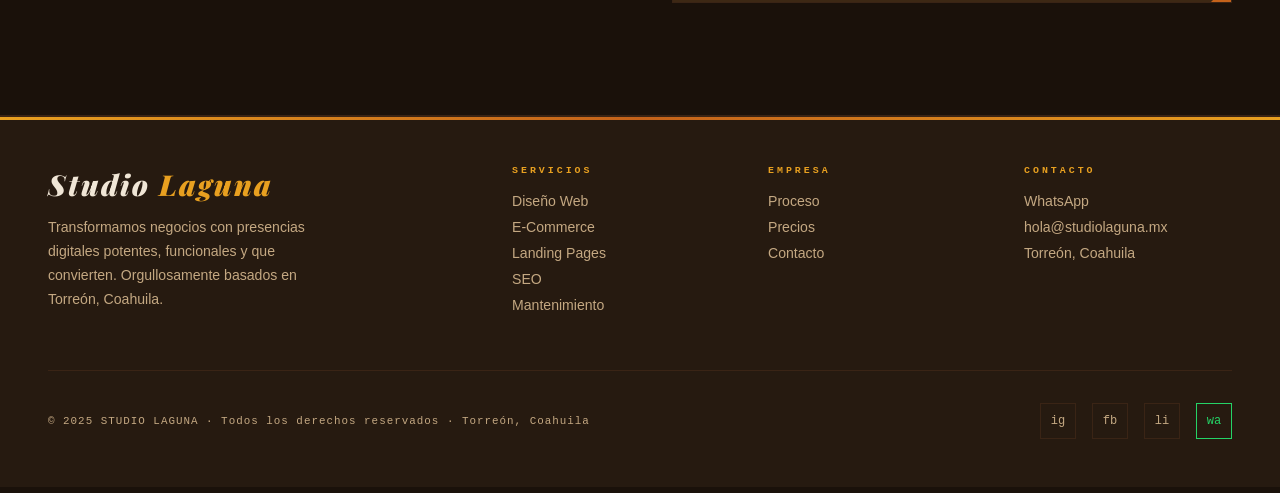
==== commit f9e94352: "Update studio_laguna.html borrar logo y actualizar correo" ====
--- a/studio_laguna.html
+++ b/studio_laguna.html
@@ -47,30 +47,7 @@
   </nav>
 
   <!-- ════════════ LOGO OPTIONS SHOWCASE borrado ════════════ -->
-
-      <!-- OPTION A: Sol Lagunero — dark bg -->
-      <div class="logo-option">
-        <span class="option-name">Opción A · "Sol Lagunero"</span>
-        <div class="logo-a">
-          <div class="logo-a-mark">
-            <svg width="80" height="80" viewBox="0 0 80 80" fill="none" xmlns="http://www.w3.org/2000/svg">
-              <!-- Main sun circle -->
-              <circle cx="40" cy="46" r="18" fill="#e8a020"/>
-              <!-- Inner circle -->
-              <circle cx="40" cy="46" r="11" fill="#c4621a" opacity="0.6"/>
-              <!-- Horizon line -->
-              <line x1="6" y1="46" x2="74" y2="46" stroke="#c4a882" stroke-width="0.8" opacity="0.6"/>
-              <!-- Rays top -->
-              <line x1="40" y1="6" x2="40" y2="16" stroke="#e8a020" stroke-width="2" stroke-linecap="round"/>
-              <line x1="14" y1="16" x2="21" y2="23" stroke="#e8a020" stroke-width="2" stroke-linecap="round"/>
-              <line x1="66" y1="16" x2="59" y2="23" stroke="#e8a020" stroke-width="2" stroke-linecap="round"/>
-              <line x1="6" y1="40" x2="16" y2="40" stroke="#e8a020" stroke-width="2" stroke-linecap="round"/>
-              <line x1="74" y1="40" x2="64" y2="40" stroke="#e8a020" stroke-width="2" stroke-linecap="round"/>
-              <!-- Mesoamerican step base -->
-              <path d="M18 62h10v-6h24v6h10" stroke="#c4621a" stroke-width="1.5" fill="none" stroke-linecap="square" stroke-linejoin="miter"/>
-              <path d="M24 62h6v-3h20v3h6" stroke="#e8a020" stroke-width="1" fill="none" stroke-linecap="square" opacity="0.5"/>
-            </svg>
-          </div>
+>
           
   <!-- ════════════ HERO ════════════ -->
   <section class="hero">
@@ -296,8 +273,8 @@
       </div>
       <div class="price-card">
         <div class="price-plan">Business</div>
-        <div class="price-amount"><sup>$</sup>5,000</div>
-        <div class="price-period">MXN · Mensualidad</div>
+        <div class="price-amount"><sup>$</sup>10,000</div>
+        <div class="price-period">MXN · Mensualidades</div>
         <ul class="price-features">
           <li class="included">Páginas ilimitadas</li>
           <li class="included">E-Commerce completo</li>
@@ -329,7 +306,7 @@
             <div class="method-icon">✉️</div>
             <div class="method-info">
               <div class="method-label">Correo Electrónico</div>
-              <div class="method-value">hola@studiolaguna.mx</div>
+              <div class="method-value">studio_laguna@hotmail.com</div>
             </div>
           </a>
           <div class="contact-method" style="cursor:default;">
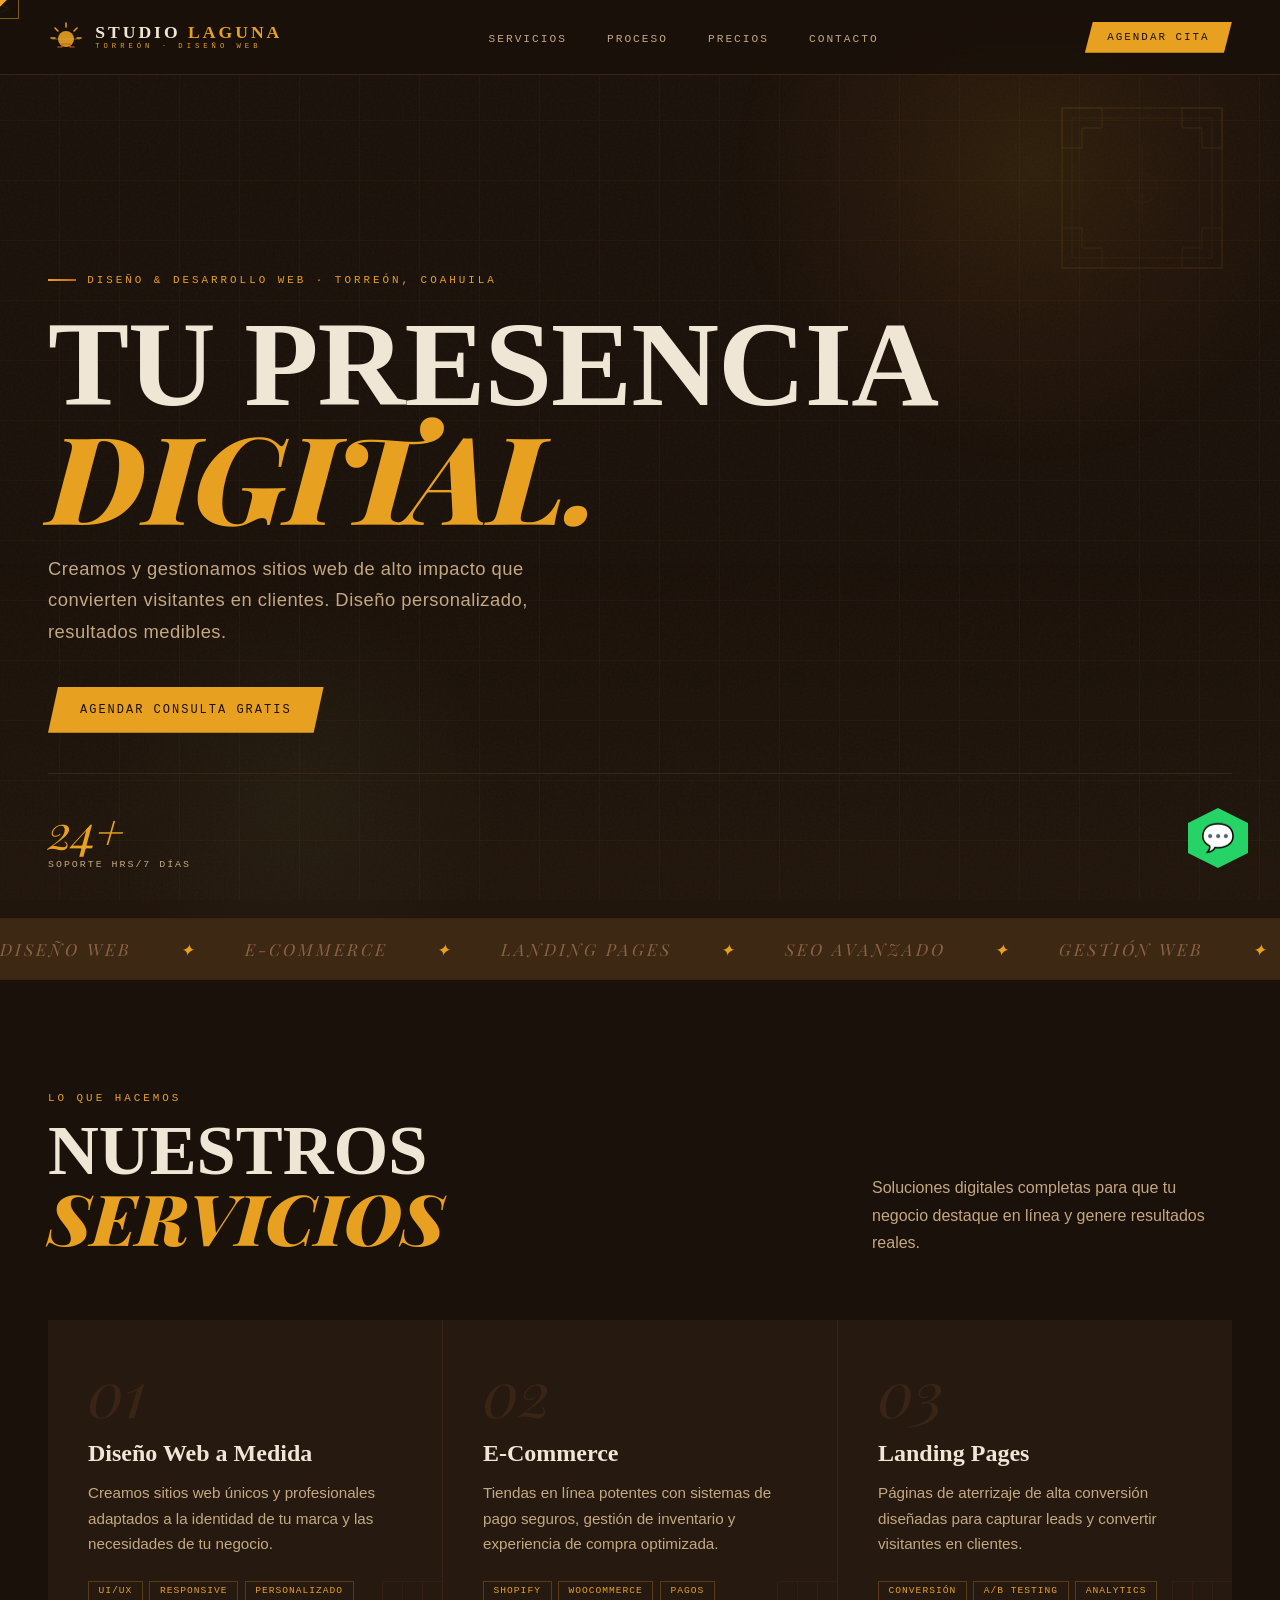
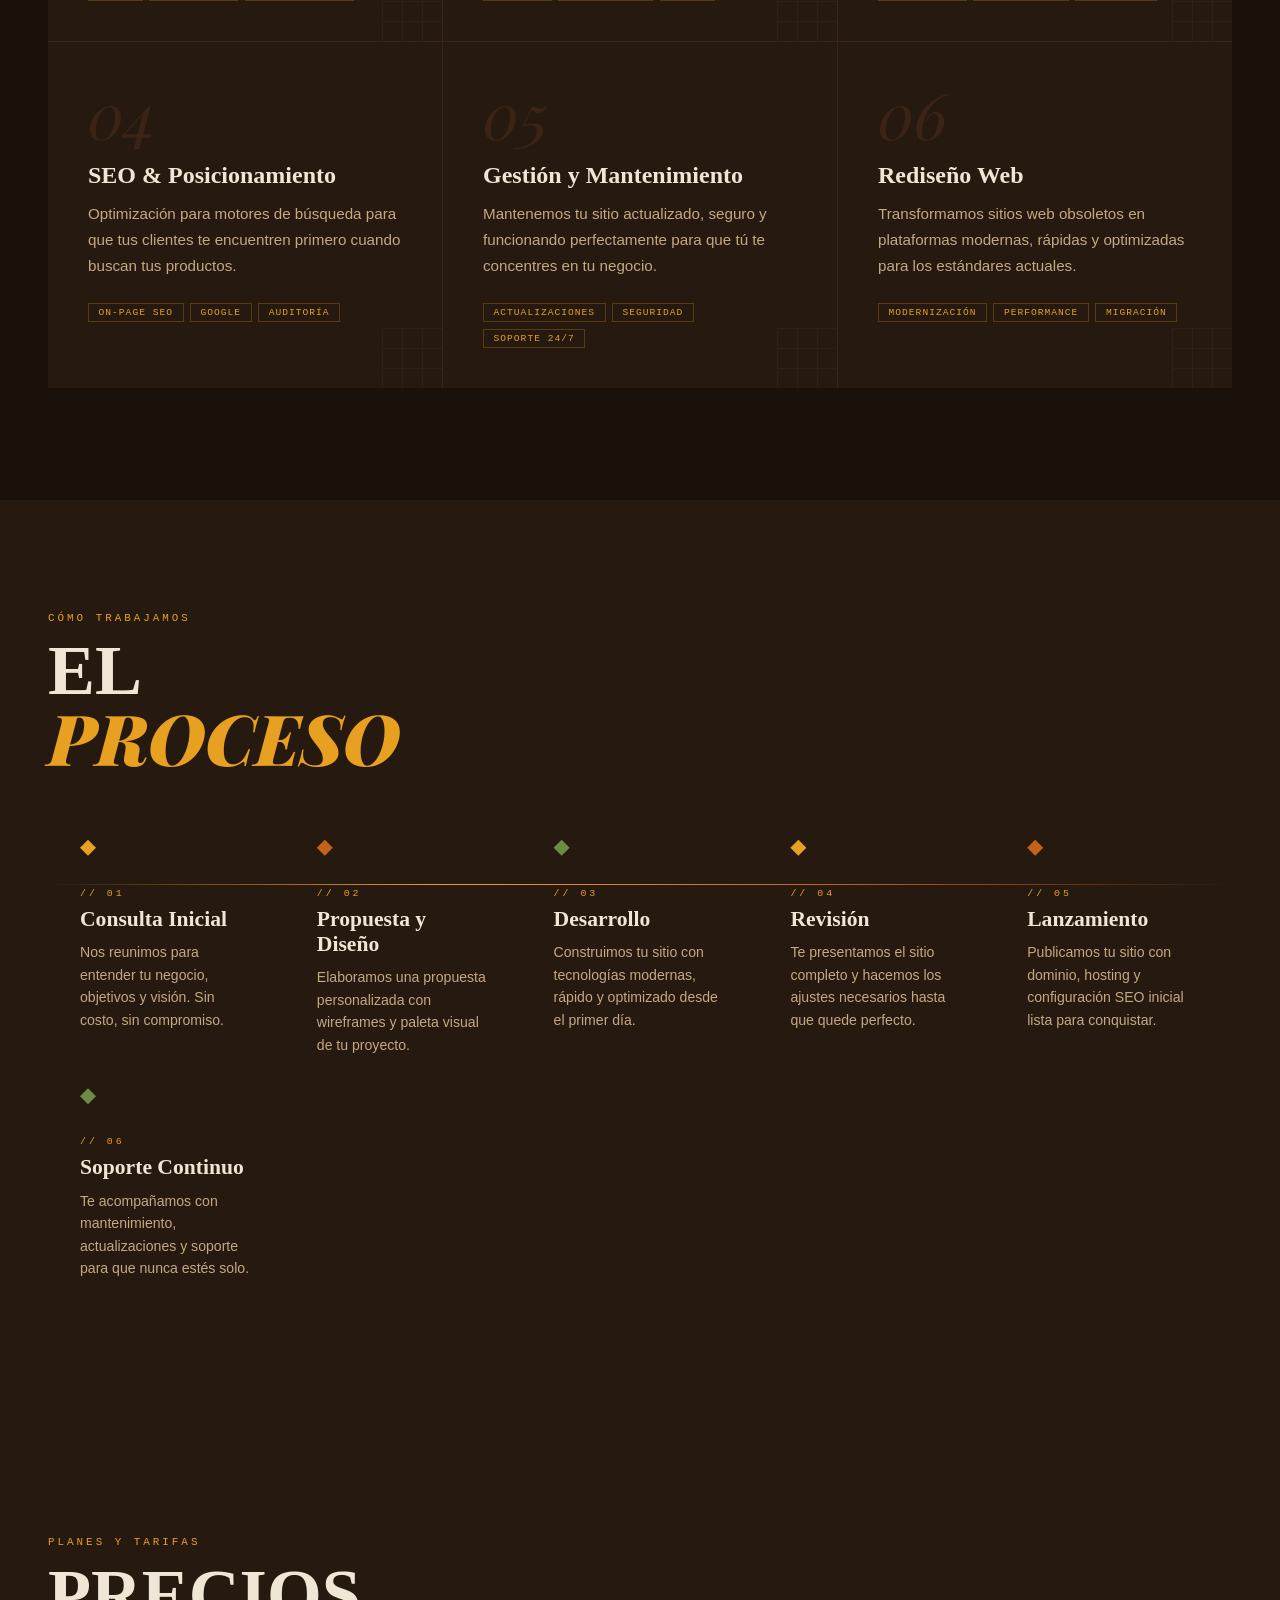
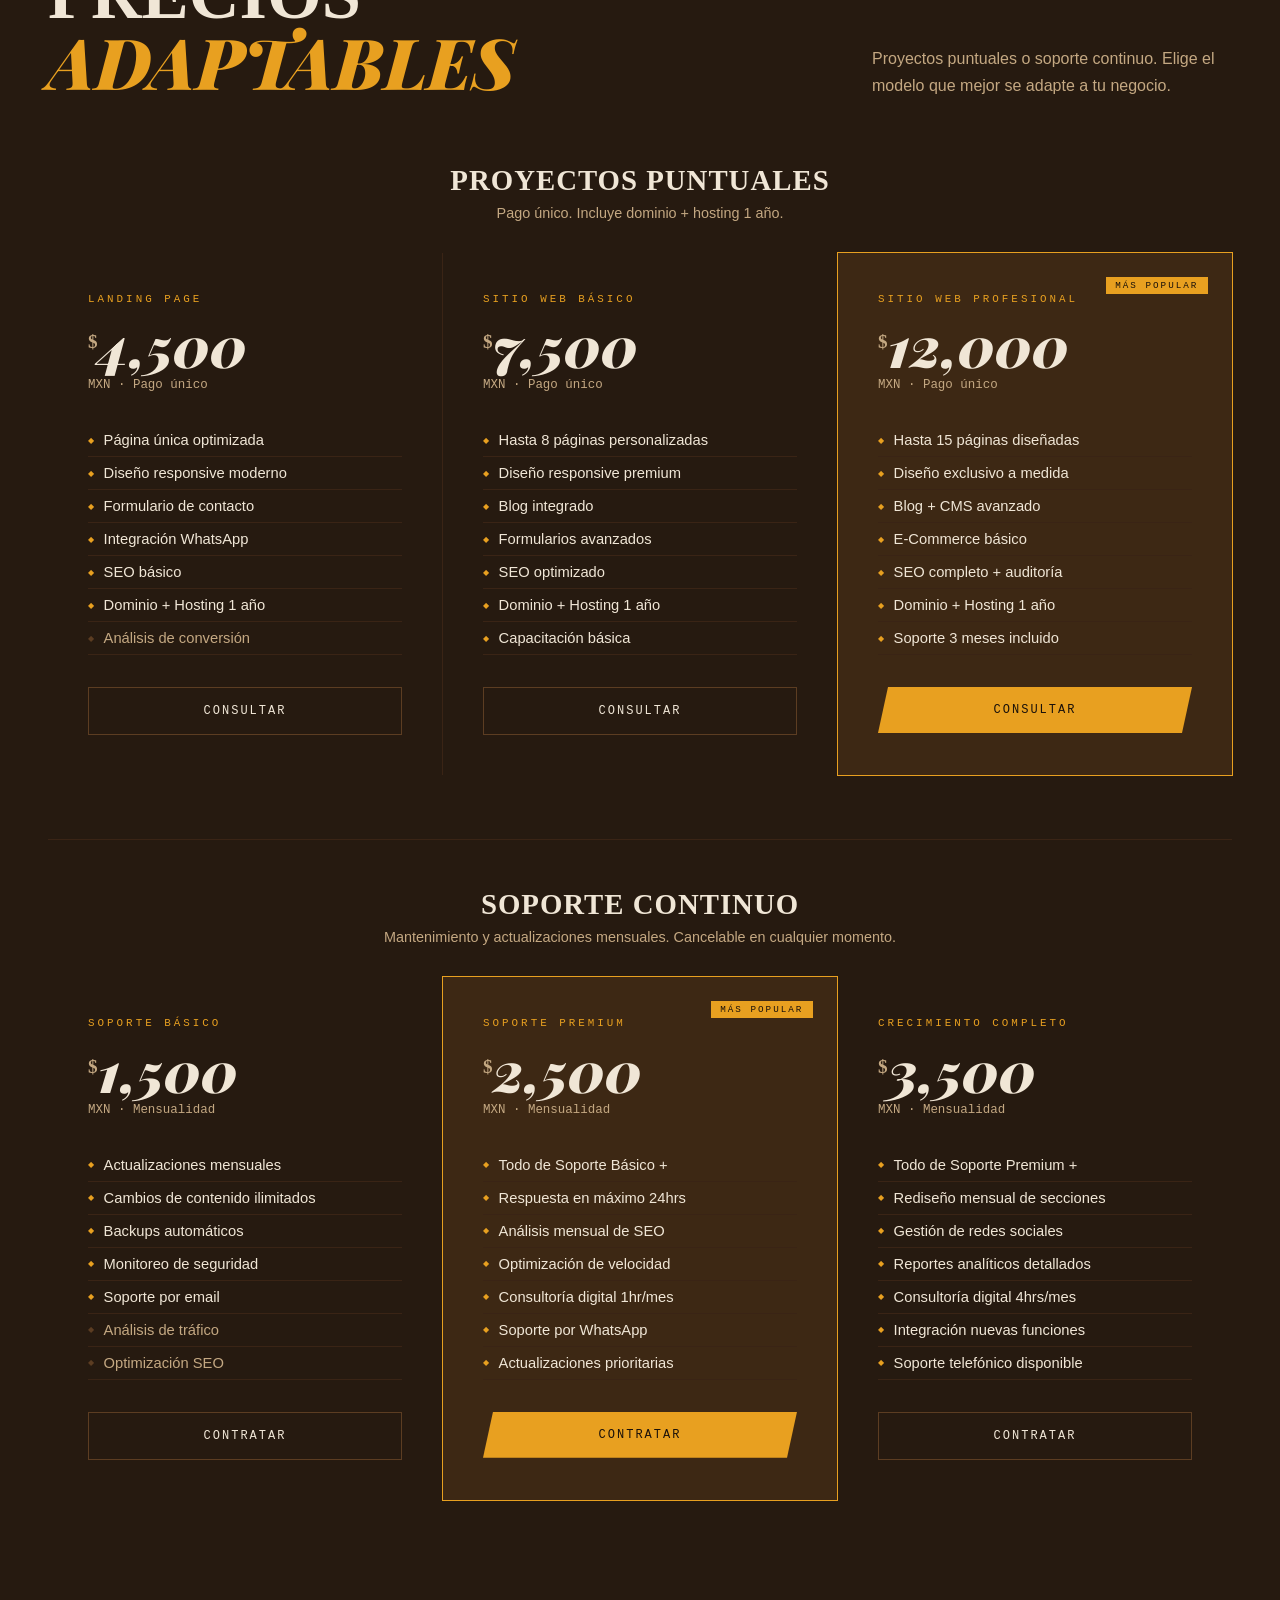
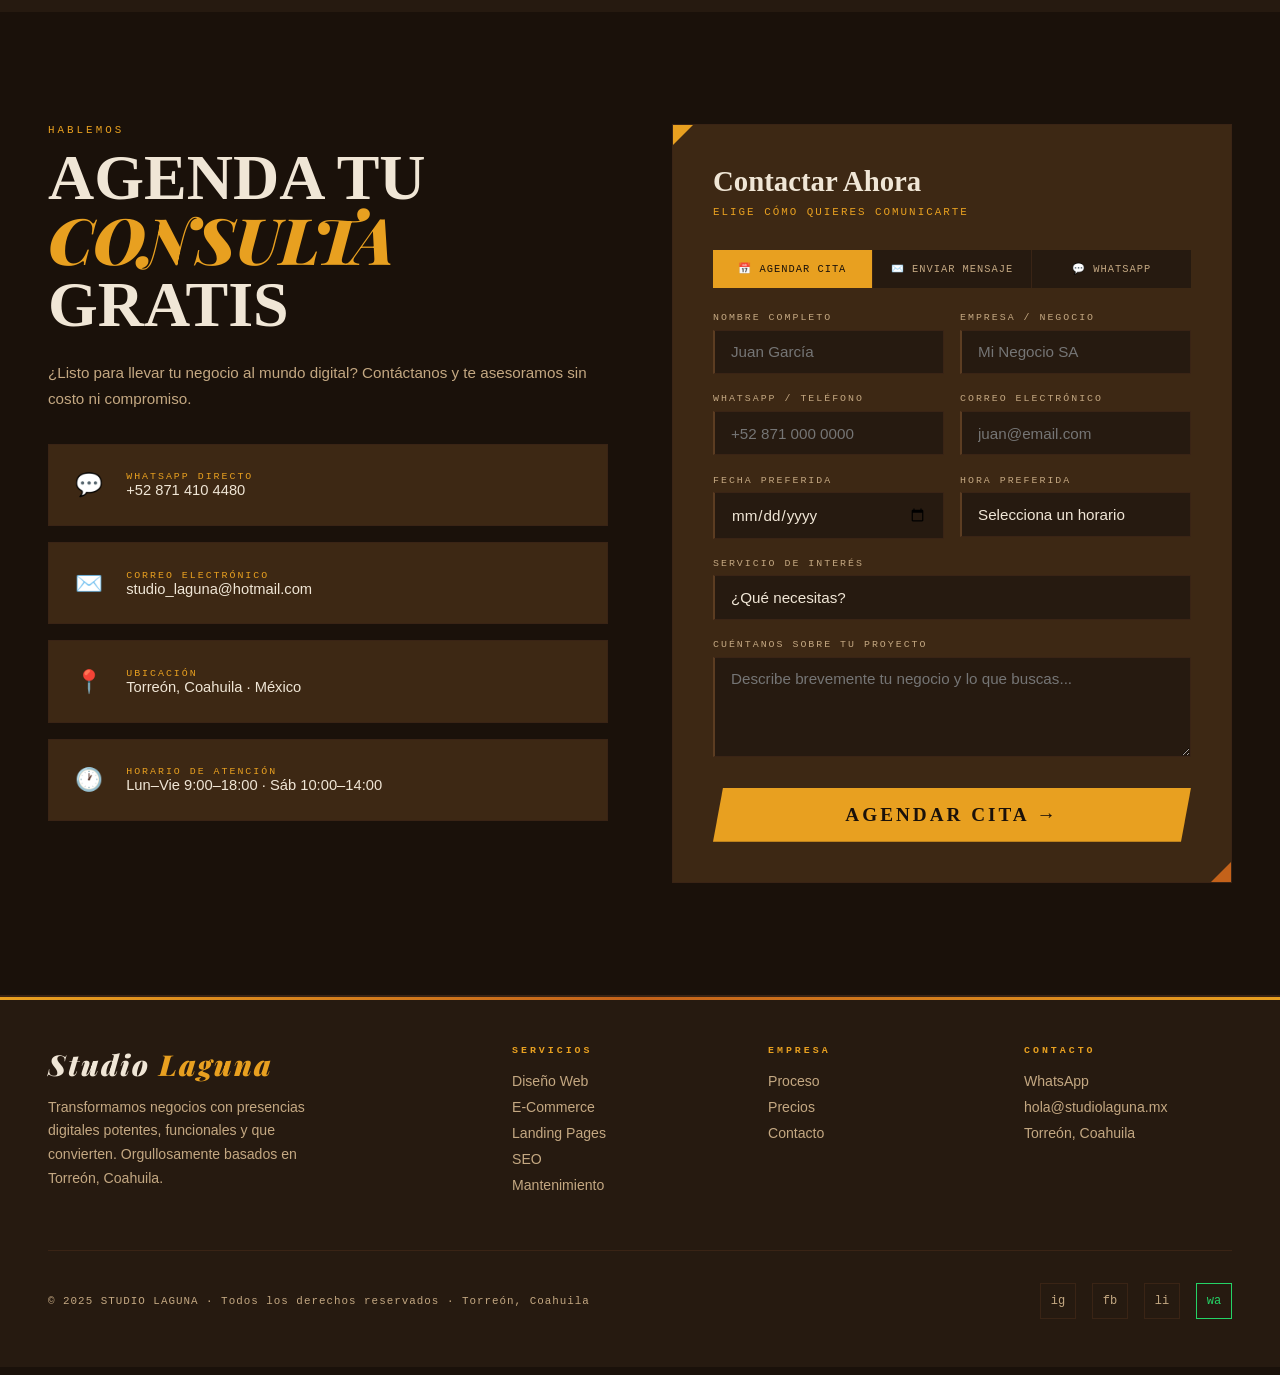
==== commit 954474ce: "Update studio_laguna.html" ====
--- a/studio_laguna.html
+++ b/studio_laguna.html
@@ -236,57 +236,128 @@
   </section>
 
   <!-- PRICING -->
+  
+  <!-- PRICING -->
   <section class="section" id="precios" style="background: var(--bg2);">
     <div class="section-header reveal">
       <div>
         <div class="section-tag">Planes y Tarifas</div>
-        <h2 class="section-title">PRECIOS<br><em>CLAROS</em></h2>
-      </div>
-      <p class="section-desc">Sin costos ocultos. Planes que se adaptan al tamaño y necesidades de tu negocio.</p>
-    </div>
-    <div class="pricing-grid reveal">
-      <div class="price-card">
-        <div class="price-plan">Básico</div>
-        <div class="price-amount"><sup>$</sup>8,500</div>
-        <div class="price-period">MXN · Pago único</div>
-        <ul class="price-features">
-          <li class="included">Diseño personalizado</li>
-          <li class="included">Hosting + Dominio incluido</li>
-          <li class="included">Formulario de contacto</li>
-          <li>Agendar citas</li>
-          <li>WhatsApp directo</li>
-        </ul>
-        <a href="#contacto" class="btn-outline" style="display:block; text-align:center;">Contratar</a>
-      </div>
-      <div class="price-card featured">
-        <div class="price-plan">Avanzado</div>
-        <div class="price-amount"><sup>$</sup>13,000</div>
-        <div class="price-period">MXN · Pago único</div>
-        <ul class="price-features">
-          <li class="included">Todo lo del Básico</li>
-          <li class="included">Sistema de citas integrado</li>
-          <li class="included">WhatsApp directo al negocio</li>
-          <li class="included">Diseño premium a medida</li>
-          <li class="included">SEO completo</li>
-        </ul>
-        <a href="#contacto" class="btn-primary" style="display:block; text-align:center;">Contratar</a>
-      </div>
-      <div class="price-card">
-        <div class="price-plan">Business</div>
-        <div class="price-amount"><sup>$</sup>10,000</div>
-        <div class="price-period">MXN · Mensualidades</div>
-        <ul class="price-features">
-          <li class="included">Páginas ilimitadas</li>
-          <li class="included">E-Commerce completo</li>
-          <li class="included">SEO avanzado + Analíticas</li>
-          <li class="included">Mantenimiento continuo</li>
-          <li class="included">Soporte prioritario</li>
-        </ul>
-        <a href="#contacto" class="btn-outline" style="display:block; text-align:center;">Contratar</a>
-      </div>
-    </div>
+        <h2 class="section-title">PRECIOS<br><em>ADAPTABLES</em></h2>
+      </div>
+      <p class="section-desc">Proyectos puntuales o soporte continuo. Elige el modelo que mejor se adapte a tu negocio.</p>
+    </div>
+ 
+    <!-- PROYECTOS PUNTUALES -->
+    <div style="margin-bottom: 3rem;">
+      <div style="text-align: center; margin-bottom: 2rem;">
+        <h3 style="font-family: var(--font-display); font-size: 1.8rem; letter-spacing: 1px; margin-bottom: 0.5rem;">PROYECTOS PUNTUALES</h3>
+        <p style="color: var(--muted); font-size: 0.9rem;">Pago único. Incluye dominio + hosting 1 año.</p>
+      </div>
+      <div class="pricing-grid reveal">
+        <div class="price-card">
+          <div class="price-plan">Landing Page</div>
+          <div class="price-amount"><sup>$</sup>4,500</div>
+          <div class="price-period">MXN · Pago único</div>
+          <ul class="price-features">
+            <li class="included">Página única optimizada</li>
+            <li class="included">Diseño responsive moderno</li>
+            <li class="included">Formulario de contacto</li>
+            <li class="included">Integración WhatsApp</li>
+            <li class="included">SEO básico</li>
+            <li class="included">Dominio + Hosting 1 año</li>
+            <li>Análisis de conversión</li>
+          </ul>
+          <a href="#contacto" class="btn-outline" style="display:block; text-align:center;">CONSULTAR</a>
+        </div>
+        <div class="price-card">
+          <div class="price-plan">Sitio Web Básico</div>
+          <div class="price-amount"><sup>$</sup>7,500</div>
+          <div class="price-period">MXN · Pago único</div>
+          <ul class="price-features">
+            <li class="included">Hasta 8 páginas personalizadas</li>
+            <li class="included">Diseño responsive premium</li>
+            <li class="included">Blog integrado</li>
+            <li class="included">Formularios avanzados</li>
+            <li class="included">SEO optimizado</li>
+            <li class="included">Dominio + Hosting 1 año</li>
+            <li class="included">Capacitación básica</li>
+          </ul>
+          <a href="#contacto" class="btn-outline" style="display:block; text-align:center;">CONSULTAR</a>
+        </div>
+        <div class="price-card featured">
+          <div class="price-plan">Sitio Web Profesional</div>
+          <div class="price-amount"><sup>$</sup>12,000</div>
+          <div class="price-period">MXN · Pago único</div>
+          <ul class="price-features">
+            <li class="included">Hasta 15 páginas diseñadas</li>
+            <li class="included">Diseño exclusivo a medida</li>
+            <li class="included">Blog + CMS avanzado</li>
+            <li class="included">E-Commerce básico</li>
+            <li class="included">SEO completo + auditoría</li>
+            <li class="included">Dominio + Hosting 1 año</li>
+            <li class="included">Soporte 3 meses incluido</li>
+          </ul>
+          <a href="#contacto" class="btn-primary" style="display:block; text-align:center;">CONSULTAR</a>
+        </div>
+      </div>
+    </div>
+ 
+    <!-- SOPORTE Y MANTENIMIENTO MENSUAL -->
+    <div style="margin-top: 4rem; padding-top: 3rem; border-top: 1px solid var(--border);">
+      <div style="text-align: center; margin-bottom: 2rem;">
+        <h3 style="font-family: var(--font-display); font-size: 1.8rem; letter-spacing: 1px; margin-bottom: 0.5rem;">SOPORTE CONTINUO</h3>
+        <p style="color: var(--muted); font-size: 0.9rem;">Mantenimiento y actualizaciones mensuales. Cancelable en cualquier momento.</p>
+      </div>
+      <div class="pricing-grid reveal" style="grid-template-columns: repeat(auto-fill, minmax(320px, 1fr));">
+        <div class="price-card">
+          <div class="price-plan">Soporte Básico</div>
+          <div class="price-amount"><sup>$</sup>1,500</div>
+          <div class="price-period">MXN · Mensualidad</div>
+          <ul class="price-features">
+            <li class="included">Actualizaciones mensuales</li>
+            <li class="included">Cambios de contenido ilimitados</li>
+            <li class="included">Backups automáticos</li>
+            <li class="included">Monitoreo de seguridad</li>
+            <li class="included">Soporte por email</li>
+            <li>Análisis de tráfico</li>
+            <li>Optimización SEO</li>
+          </ul>
+          <a href="#contacto" class="btn-outline" style="display:block; text-align:center;">CONTRATAR</a>
+        </div>
+        <div class="price-card featured">
+          <div class="price-plan">Soporte Premium</div>
+          <div class="price-amount"><sup>$</sup>2,500</div>
+          <div class="price-period">MXN · Mensualidad</div>
+          <ul class="price-features">
+            <li class="included">Todo de Soporte Básico +</li>
+            <li class="included">Respuesta en máximo 24hrs</li>
+            <li class="included">Análisis mensual de SEO</li>
+            <li class="included">Optimización de velocidad</li>
+            <li class="included">Consultoría digital 1hr/mes</li>
+            <li class="included">Soporte por WhatsApp</li>
+            <li class="included">Actualizaciones prioritarias</li>
+          </ul>
+          <a href="#contacto" class="btn-primary" style="display:block; text-align:center;">CONTRATAR</a>
+        </div>
+        <div class="price-card">
+          <div class="price-plan">Crecimiento Completo</div>
+          <div class="price-amount"><sup>$</sup>3,500</div>
+          <div class="price-period">MXN · Mensualidad</div>
+          <ul class="price-features">
+            <li class="included">Todo de Soporte Premium +</li>
+            <li class="included">Rediseño mensual de secciones</li>
+            <li class="included">Gestión de redes sociales</li>
+            <li class="included">Reportes analíticos detallados</li>
+            <li class="included">Consultoría digital 4hrs/mes</li>
+            <li class="included">Integración nuevas funciones</li>
+            <li class="included">Soporte telefónico disponible</li>
+          </ul>
+          <a href="#contacto" class="btn-outline" style="display:block; text-align:center;">CONTRATAR</a>
+        </div>
+      </div>
+    </div>
+ 
   </section>
-
   <!-- CONTACT -->
   <section class="section contact-section" id="contacto">
     <div class="contact-grid">
